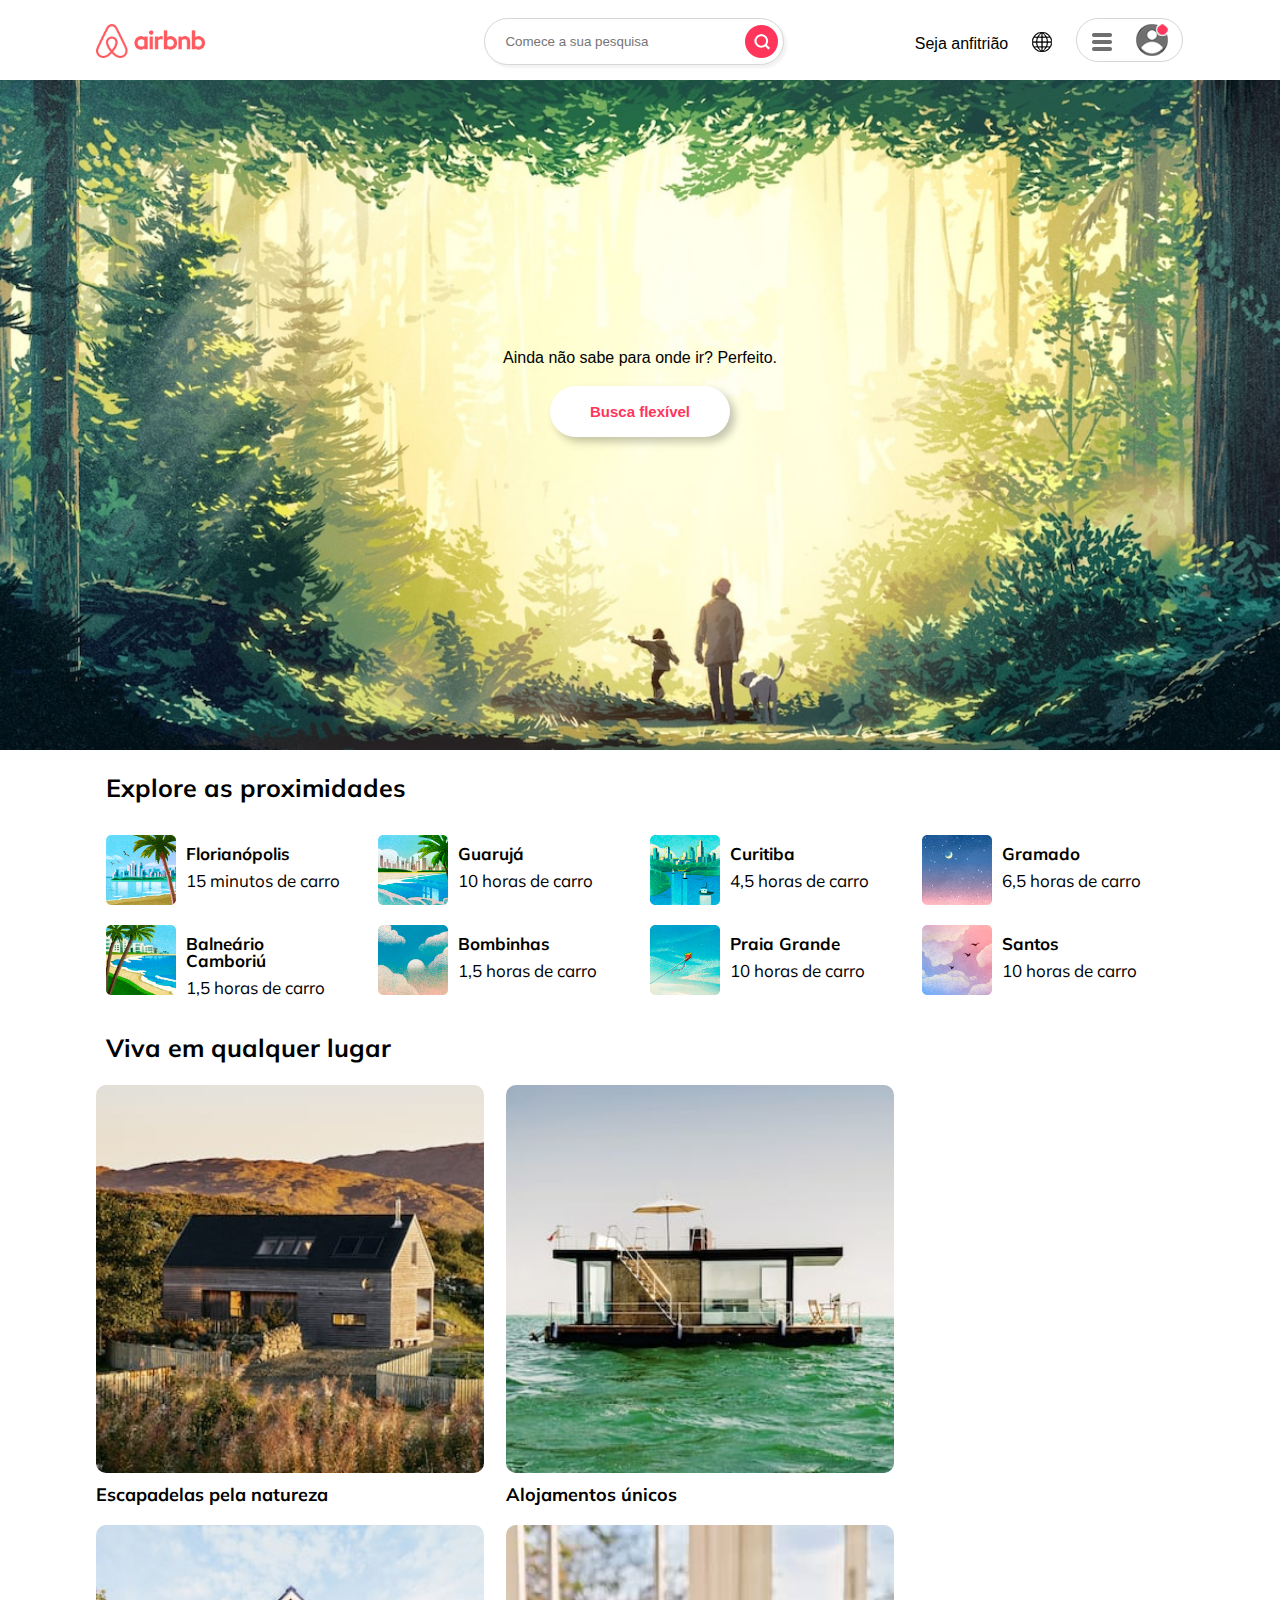
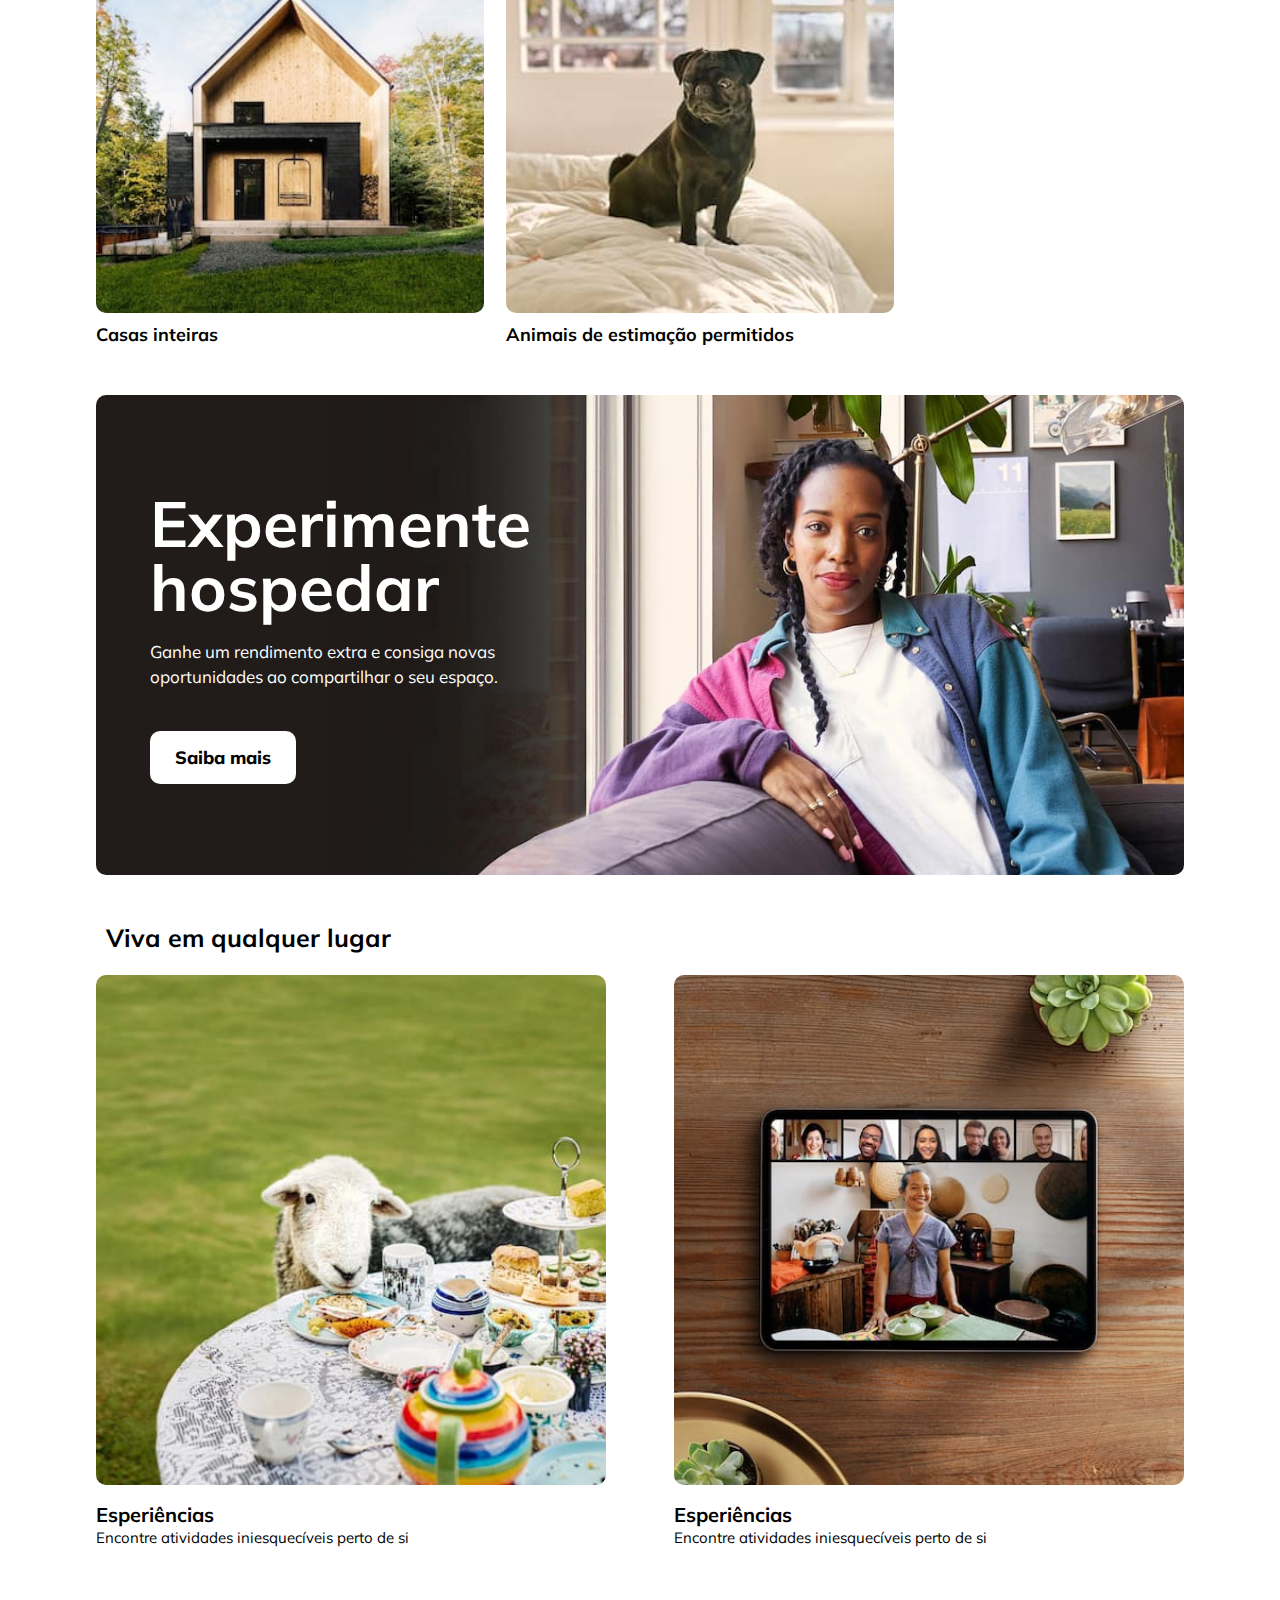
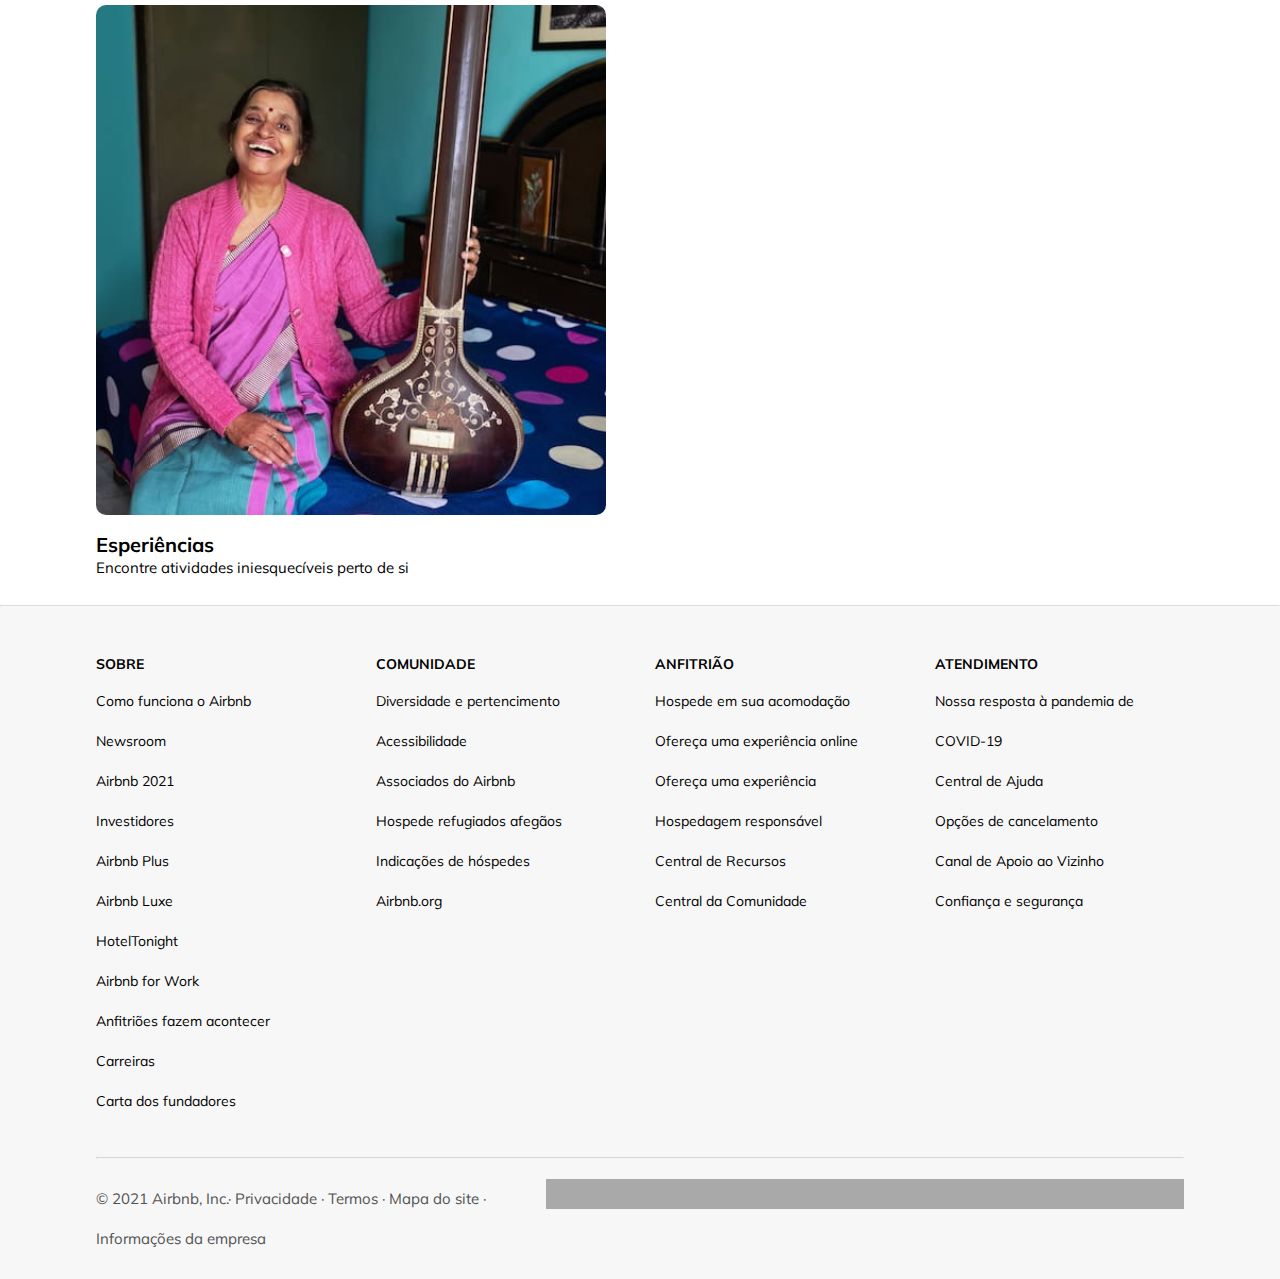
==== index.html @ 4aa44c66 "007-COMMIT" ====
<!DOCTYPE html>
<html lang="pt-br">
<head>
    <meta charset="UTF-8">
    <meta http-equiv="X-UA-Compatible" content="IE=edge">
    <meta name="viewport" content="width=
    , initial-scale=1.0">
    <title>Airbnb: alojamento de férias, cabanas, casas de praia</title>
    <link rel="shortcut icon" href="images/airbnb-favicon.png" type="image/x-icon">
    <link rel="stylesheet" href="reset.css">
    <link rel="stylesheet" href="menu.css">
    <link rel="stylesheet" href="section-1.css">
    <link rel="stylesheet" href="section-2.css">
    <link rel="stylesheet" href="section-3.css">
    <link rel="stylesheet" href="section-4.css">
    <link rel="stylesheet" href="section-5.css">
    <link rel="stylesheet" href="footer.css">
    
    
</head>
<body>
    <!-- ************** Menu do Site ************** -->
    <nav>
        <div id="area-menu">
            <div id="search-botao">
                <a href="#"><img src="images/airbnb-logo.png" alt="airbnb-logo" id="logo-menu"></a>
                <input type="search" id="search-menu" placeholder="Comece a sua pesquisa">
                <div id="area-client-menu">
                    <a href="#"><span id="anfitriao-link">Seja anfitrião</span></a>
                    <a href="#"><img src="images/internet-icon.png" id="internet-icon"></a>
                    <div id="client-account">
                        <a href="#"><img src="images/settings-account.png" id="img-settings-account"></a>
                        <a href="#"><img src="images/client-account.png" id="img-client-account"></a>
                    </div>
                </div>
            </div>
        </div>
    </nav>


    <!-- ************** Essa é a priemira Section ************** -->
    <section>
        <div id="background-vitrine">
            <div id="area-button">
                <span id="text-area-button">Ainda não sabe para onde ir? Perfeito.</span>
                <a href="#" id="button-vitrine">
                    <span id="text-button">Busca flexível</span>
                </a>
            </div>
        </div>
    </section>

    <!-- ************** Essa é a segunda Section ************** -->

    <section id="section-02">
        <h2>Explore as proximidades</h2>
            <div id="container-01">
                <div class="box-area box-1">
                    <a href="#"></a>
                    <img src="images/place-1.png">
                    <div class="cidades"> 
                        <h3>Florianópolis</h3>
                        <p>15 minutos de carro</p>
                    </div>                  
                </div>
                <div class="box-area box-2">
                    <img src="images/place-2.png">
                    <div class="cidades"> 
                        <h3>Guarujá</h3>
                        <p>10 horas de carro</p>
                    </div>  
                </div>
                <div class="box-area box-3">
                    <img src="images/place-3.png">
                    <div class="cidades"> 
                        <h3>Curitiba</h3>
                        <p>4,5 horas de carro</p>
                    </div>  
                </div>
                <div class="box-area box-4">
                    <img src="images/place-4.png">
                    <div class="cidades"> 
                        <h3>Gramado</h3>
                        <p>6,5 horas de carro</p>
                    </div>  
                </div>
            </div>
            <div id="container-02">
                <div class="box-area box-5">
                    <img src="images/place-5.png">
                    <div class="cidades"> 
                        <h3>Balneário Camboriú</h3>
                        <p>1,5 horas de carro</p>
                    </div>  
                </div>
                <div class="box-area box-6">
                    <img src="images/place-6.png">
                    <div class="cidades"> 
                        <h3>Bombinhas</h3>
                        <p>1,5 horas de carro</p>
                    </div>  
                </div>
                <div class="box-area box-7">
                    <img src="images/place-7.png">
                    <div class="cidades"> 
                        <h3>Praia Grande</h3>
                        <p>10 horas de carro</p>
                    </div>  
                </div>
                <div class="box-area box-8">
                    <img src="images/place-8.png">
                    <div class="cidades"> 
                        <h3>Santos</h3>
                        <p>10 horas de carro</p>
                    </div>  
                </div>
            </div>

    </section>

    <!-- ************** Essa é a terceira Section ************** -->

    <section id="section-03">
        <h2>Viva em qualquer lugar</h2>
        <div id="container-section-2">
            <div class="box-area-2  box-1-section-2">
                <img src="images/place-travel-1.jpg">
                <p>Escapadelas pela natureza</p>
            </div>
            <div class="box-area-2  box-2-section-2">
                <img src="images/place-travel-2.jpg">
                <p>Alojamentos únicos</p>
            </div>
            <div class="box-area-2  box-3-section-2">
                <img src="images/place-travel-3.jpg">
                <p>Casas inteiras</p>
            </div>
            <div class="box-area-2  box-4-section-2">
                <img src="images/place-travel-4.jpg">
                <p>Animais de estimação permitidos</p>
            </div>
        </div>
    </section>

    <!-- ************** Essa é a quarta Section ************** -->

    <section id="section-04">
        <div id="img-section-4">
            <div id="info-section-4">
                <h2>Experimente hospedar</h2>
                <p>Ganhe um rendimento extra e consiga novas oportunidades ao compartilhar o seu espaço.</p>
                <a href="#"><span id="botao-section-4">Saiba mais</span></a>
            </div>
        </div>
    </section>

        <!-- ************** Essa é a quinta Section ************** -->
    <section id="section-05">
        <h2>Viva em qualquer lugar</h2>
        <div id="container-section-5">
            <div>
                <div class="box-area-5" id="box-1-section-5"></div>
                <h3>Esperiências</h3>
                <p>Encontre atividades iniesquecíveis perto de si</p>
             </div>
             <div>
                <div class="box-area-5" id="box-2-section-5"></div>
                <h3>Esperiências</h3>
                <p>Encontre atividades iniesquecíveis perto de si</p>
             </div>
             <div>
                <div class="box-area-5" id="box-3-section-5"></div>
                <h3>Esperiências</h3>
                <p>Encontre atividades iniesquecíveis perto de si</p>
             </div>
        </div>
    </section>

    <hr>
    <footer>
        <div id="footer-area">
            <div id="footer-container">
                <div class="footer-box-area" id="footer-box-1">
                    <h3>SOBRE</h3>
                    <p>Como funciona o Airbnb</p>
                    <p>Newsroom</p>
                    <p>Airbnb 2021</p>
                    <p>Investidores</p>
                    <p>Airbnb Plus</p>
                    <p>Airbnb Luxe</p>
                    <p>HotelTonight</p>
                    <p>Airbnb for Work</p>
                    <p>Anfitriões fazem acontecer</p>
                    <p>Carreiras</p>
                    <p>Carta dos fundadores</p>
                </div>
                <div class="footer-box-area" id="footer-box-2">
                    <h3>COMUNIDADE</h3>
                    <p>Diversidade e pertencimento</p>
                    <p>Acessibilidade</p>
                    <p>Associados do Airbnb</p>
                    <p>Hospede refugiados afegãos</p>
                    <p>Indicações de hóspedes</p>
                    <p>Airbnb.org</p>
                </div>
                <div class="footer-box-area" id="footer-box-3">
                    <h3>ANFITRIÃO</h3>
                    <p>Hospede em sua acomodação</p>
                    <p>Ofereça uma experiência online</p>
                    <p>Ofereça uma experiência</p>
                    <p>Hospedagem responsável</p>
                    <p>Central de Recursos</p>
                    <p>Central da Comunidade</p>
                </div>
                <div class="footer-box-area" id="footer-box-4">
                    <h3>ATENDIMENTO</h3>
                    <p>Nossa resposta à pandemia de COVID-19</p>
                    <p>Central de Ajuda</p>
                    <p>Opções de cancelamento</p>
                    <p>Canal de Apoio ao Vizinho</p>
                    <p>Confiança e segurança</p>
                </div>
            </div>
            <hr>
            <div id="social-area">
                <div><p>© 2021 Airbnb, Inc.· Privacidade · Termos · Mapa do site · Informações da empresa</p></div>
                <div id="social-midia">

                </div>

            </div>

        </div>
        
    </footer>
  
   

</body>
</html>
---- menu.css ----
nav{
    background-color: rgb(255, 255, 255);
    width: 100%;
    height: 80px;
    position: fixed ;
    z-index: 2;
}

#area-menu{
    width: 85%;
    height: 45px;
    margin: auto;
    transform: translateY(18px);
}

#logo-menu{
    float: left;
    height: 34px;
    transform: translateY(6px);
}

#search-botao{
    text-align: center;  
}

#search-menu{
    position: relative;
    left: 75px;
    background-color:rgb(255, 255, 255) ;
    width: 300px;
    height: 47px;
    padding: 20px 50px 20px 20px;
    border: 1px solid ;
    border-radius: 40px;
    border-color: rgb(214, 214, 214);
    outline-color: rgb(214, 214, 214);
    background-image: url(images/search-icon.png);
    background-repeat: no-repeat;
    background-position: right;    
    box-shadow: 3px 3px 3px rgba(0, 0, 0, 0.055);
}

input[type="search"]::-webkit-search-decoration,
input[type="search"]::-webkit-search-cancel-button,
input[type="search"]::-webkit-search-results-button,
input[type="search"]::-webkit-search-results-decoration { display: none; }

#area-client-menu{
    width: 270px;
    height: 45px;
    float: right;
}

#client-account{
    display: inline-block;
    border: solid rgb(214, 214, 214);
    border-width: 1px;
    border-radius: 40px;
    width: 105px;
    height: 42px;
}

#img-client-account{
    padding-top: 5px;
    padding-left: 10px;
}

#img-settings-account{
    padding-bottom: 5px ;
    padding-right: 10px;
}

#internet-icon{
    padding-right: 20px;
    padding-left: 20px;
    position: relative;
    bottom: 10%;    
}

#anfitriao-link{
    font-family: sans-serif;
    font-weight: 500;
    position: relative;
    bottom: 15%;
    color: black;   
}

a{
    text-decoration: none;
}

/* *********** Layout Responsivo *********** */

@media screen and (max-width:1050px) {


    #area-client-menu{
        display: none;
        
    }

    #area-menu{
        width: 80%;
    }
    
    #search-menu{
        background-color:rgb(245, 245, 245) ;
        width: 70%;
        text-align: center;
        border-color: transparent;
        outline-color: transparent;
    }
    
}

@media screen and (max-width:700px) {

    #logo-menu{
        display: none;
    }

    #area-client-menu{
        display: none;
    }

    #area-menu{
        width: 90%;
    }
    
    #search-menu{
        background-color:rgb(245, 245, 245) ;
        width: 100%;
        left: 0;
        text-align: center;
        border-color: transparent;
        outline-color: transparent;
    }
    
}
---- section-1.css ----
#background-vitrine{
    background-image: url(images/vitrine-01.jpg);
    width: 100%;
    height: 750px;
    background-size: cover;
    background-repeat: no-repeat;
    background-position: bottom;  
}

#area-button{
    top: 350px;
    font-family: sans-serif;
    position: relative;
    text-align: center;
    height: 100px;
    width: 300px;
    margin: auto;
}

#text-are-button{
    font-weight: 600;
    color: rgb(78, 78, 78);   
}

#button-vitrine{
    color:rgb(255,53,92);
    background-color: rgb(255, 255, 255);
    box-shadow: 5px 5px 8px rgba(0, 0, 0, 0.233);
    font-size: 15px;
    font-weight: 600;
    padding: 18px 40px 18px 40px;
    border-radius: 50px;
    cursor: pointer;
    margin-top: 20px;
    display: inline-block;
}

#button-vitrine:hover{
    color:rgb(255, 255, 255) ;
    background-color: rgb(255,53,92);
}


/* *********** Layout Responsivo *********** */

@media screen and (max-width:1050px) {
    #background-vitrine{
        background-image: url(images/vitrine-01.jpg);
     
    }

    #area-button{
        top: 400px;
    }


}

@media screen and (max-width:375px) {

    #background-vitrine{
        background-image: url(images/vitrine-02.jpg);
        width: 100%;
        height: 500px;
        background-size: cover;
        background-repeat: no-repeat;
    }

    #area-button{
        top: 230px;
        width: 300px;
        line-height: 23px;
    }
}
---- section-2.css ----
@import url('https://fonts.googleapis.com/css2?family=Mulish:wght@200;300;400;500;600;700;800;900&family=Poppins:wght@400;500;700&display=swap');



#section-02{
    width: 85%;
    height: 260px;
    margin: auto;
    /* background-color: azure; */
}

#section-02 h2{
    margin-left: 10px;
    margin-top: 25px;
    margin-bottom: 25px;
    font-family: 'Mulish', sans-serif;
    font-weight:700;
    font-size: 25px;
}

#container-01{
    display:flex;

}

#container-02{
    display: flex;
}

.box-area{
    display: flex;
    flex-direction:row;
    margin: 10px;
    width: 390px;
    height: 70px;
}

.cidades h3{
    padding-bottom: 10px;
    font-size: 17px;
    font-family: 'Mulish', sans-serif;
    font-weight: 700;
}

.cidades p{
    font-family: 'Mulish', sans-serif;
    font-size: 17px;
    font-weight: 400;
}

.cidades{
    padding: 10px;
}

/* *********** Layout Responsivo *********** */

@media screen  and (max-width:1250px) {
    .box-4{
        display: none;
    }
    
    .box-8{
        display: none;
    }
    
}

@media screen  and (max-width:945px) {
    .box-3{
        display: none;
    }
    
    .box-7{
        display: none;
    }
    
}

@media screen  and (max-width:435px) {
    .box-2{
        display: none;
    }
    .box-6{
        display: none;
    }
    
}
---- section-3.css ----
@import url('https://fonts.googleapis.com/css2?family=Mulish:wght@200;300;400;500;600;700;800;900&family=Poppins:wght@400;500;700&display=swap');

#section-03{
    width: 85%;
    margin: auto;
    
}

#section-03 h2{
    margin-left: 10px;
    margin-bottom: 25px;
    font-family: 'Mulish', sans-serif;
    font-weight:700;
    font-size: 25px;
}

#container-section-2{
    display: flex;
    gap: 30px;
    flex-wrap: wrap;
}

.box-area-2{
    width: 380px;
    height: 380px;
    margin-bottom: 30px;
    border-radius: 10px;
}

.box-1-section-2 img{
    border-radius: 10px;
    width: 388px;
}

.box-2-section-2 img{
    border-radius: 10px;
    width: 388px;
}

.box-3-section-2 img{
    border-radius: 10px;
    width: 388px;
}

.box-4-section-2 img{
    border-radius: 10px;
    width: 388px;
}

#section-03 p{
    margin-top: 10px;
    font-size: 18px;
    font-family: 'Mulish', sans-serif;
    font-weight: 700;
}

/* *********** Layout Responsivo *********** */

@media screen and (max-width: 400px) {


    #container-section-2{
        display: flex;
        gap: 20px;
        flex-wrap: wrap;
        justify-content: center
    }

    .box-area-2{
        height: 300px;
    }

    .box-1-section-2 img{
        border-radius: 10px;
        width: 300px;
    }
    
    .box-2-section-2 img{
        border-radius: 10px;
        width: 300px;
    }
    
    .box-3-section-2 img{
        border-radius: 10px;
        width: 300px;
    }
    
    .box-4-section-2 img{
        border-radius: 10px;
        width: 300px;
    }

    
    
}
---- section-4.css ----
#section-04{
    width: 85%;
    height: 500px;
    margin: auto;
    padding-top:60px ;
}
    
#img-section-4{
    border-radius: 10px;
    width: 100%;
    height: 480px;
    background-image: url(images/background-section-4.jpg);
    background-repeat: no-repeat;
    background-size: cover;
    background-position: center;
}

#info-section-4{
    font-family: 'Mulish', sans-serif;
    position: relative;
    top: 20%;
    left: 5%;
    width: 370px;
    height: 250px;
}

#info-section-4 h2{
    color: white;
    font-size: 4rem;
    font-weight: 700;   
}

#info-section-4 p{
    color: white;
    font-size: 17px;
    padding-top: 20px; 
    padding-bottom: 60px;   
    line-height: 25px;
}

#botao-section-4{
    font-size: 18px;
    font-weight: 800;
    background-color: white;
    padding: 15px 25px 15px 25px;
    border-radius: 10px;
    color: black;
}

#botao-section-4:hover{
  background-color: rgb(255,53,92);
  color: white;

}
---- section-5.css ----
#section-05{
    width: 85%;
    margin: auto;
}

#section-05 h2{
    margin-left: 10px;
    margin-top: 30px;
    margin-bottom: 25px;
    font-family: 'Mulish', sans-serif;
    font-weight:700;
    font-size: 25px;
}

.box-area-5{
    width: 510px;
    height: 510px;
    border-radius: 10px;
    
}

#container-section-5{
    display: flex;
    flex-wrap: wrap;
    justify-content: space-between;
    gap: 30px;
    
}

#box-1-section-5{
    background-image: url(images/ovelha.jpg);
    background-repeat: no-repeat;
    background-size: contain;
}

#box-2-section-5{
    background-image: url(images/ipad.jpg);
    background-repeat: no-repeat;
    background-size: contain;
}

#box-3-section-5{
    background-image: url(images/woman.jpg);
    background-repeat: no-repeat;
    background-size: contain;
}

#section-05 p{
    margin-top: 5px;
    font-size: 15px;
    font-family: 'Mulish', sans-serif;
    font-weight: 400;
    padding-bottom: 30px;
}

#section-05 h3{
    margin-top: 20px;
    font-family: 'Mulish', sans-serif;
    font-weight:700;
    font-size: 20px;
}
---- footer.css ----
hr{
    margin: 0;
    border-color: rgba(243, 243, 243, 0.377);
}
footer{
    font-family: 'Mulish', sans-serif;
    width: 100%;
    background-color: #f7f7f7;
}

footer h3{
   font-size: 14px;
   font-weight: 700;
   padding-bottom: 10px;
}

footer p{
    font-size: 14px;
    line-height: 40px;
 }

 
#footer-area{
    width: 85%;
    margin: auto;
}

#footer-container{
    display: flex;
    gap: 30px;
    justify-content: space-between;
}

.footer-box-area{
    margin-top: 50px;
    width: 250px;
    height: 500px;
}

#social-area{
    padding-top: 20px;
    padding-bottom: 20px;
    display: flex;
    justify-content: space-between;
}

#social-area p{
    font-size: 15px;
    color: rgb(82, 82, 82);
} 

#social-midia{
    width: 800px;
    height: 30px;
    background-color: darkgrey;
}
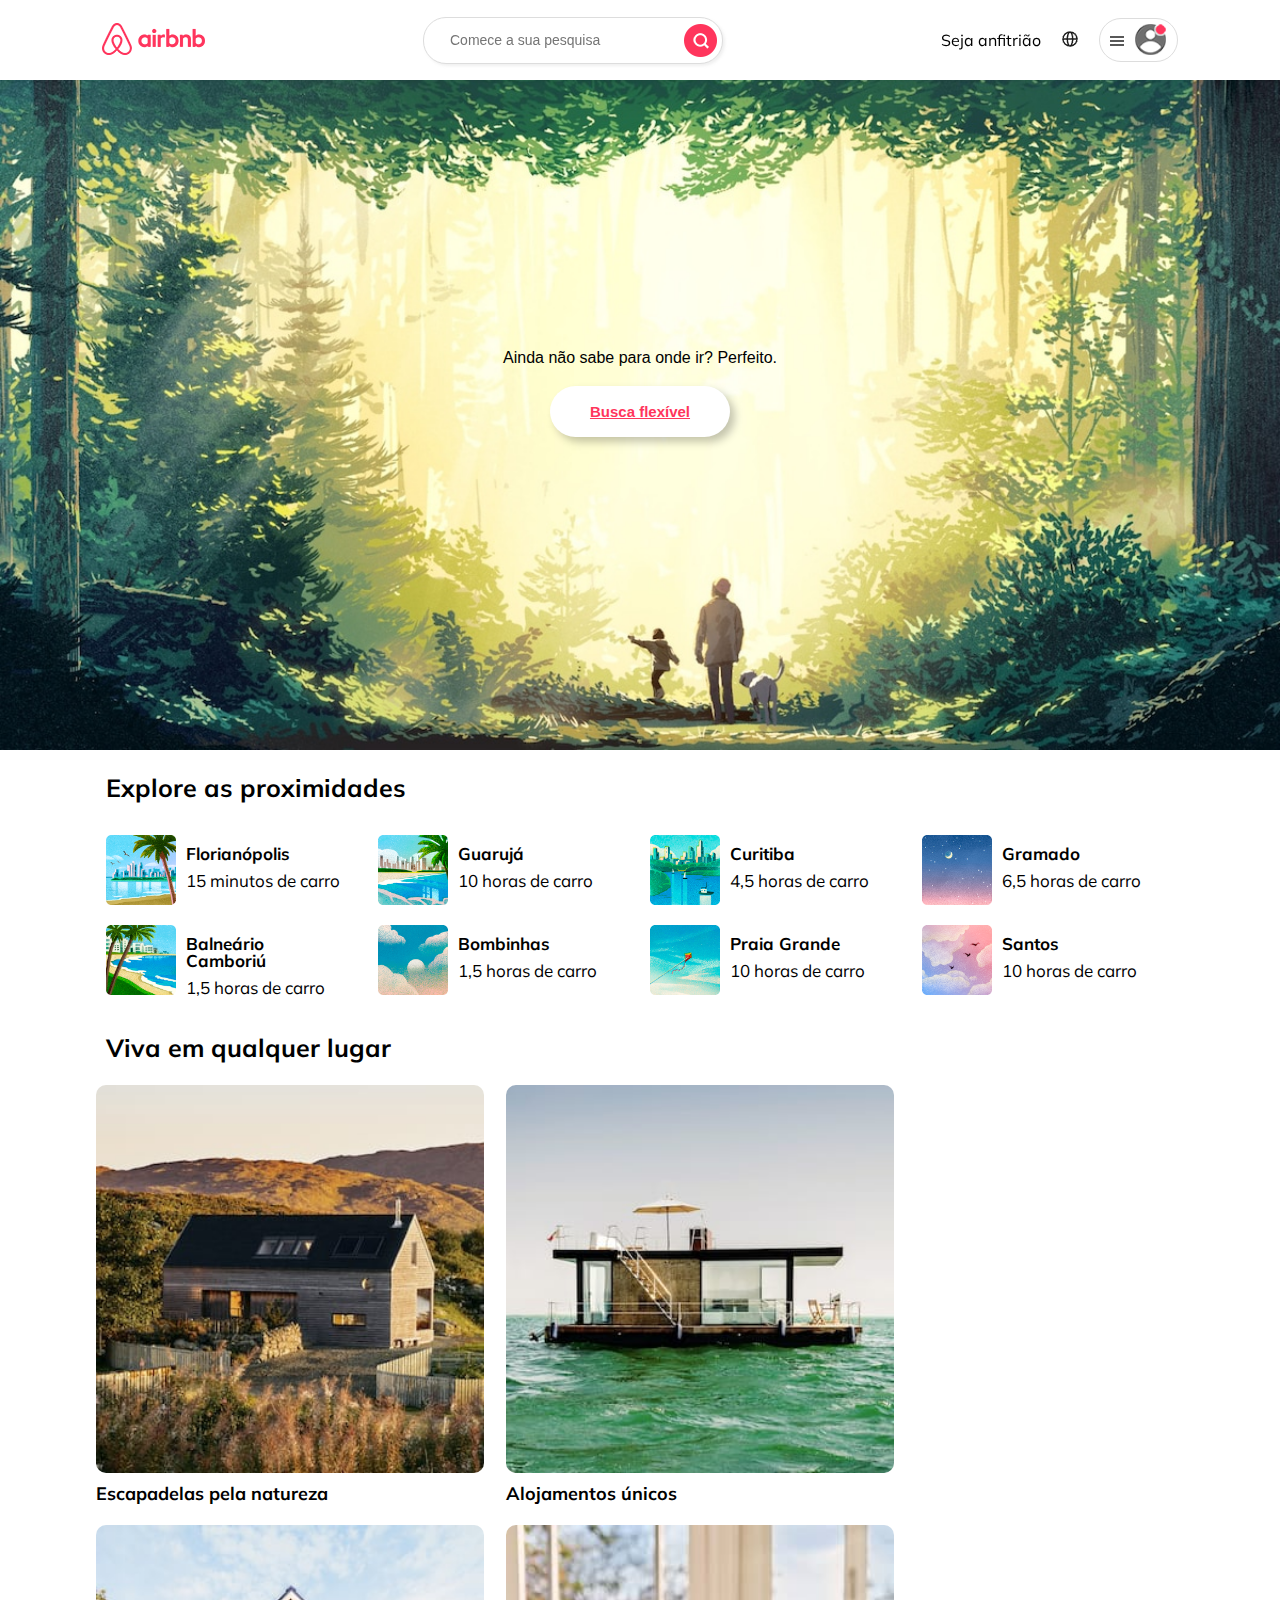
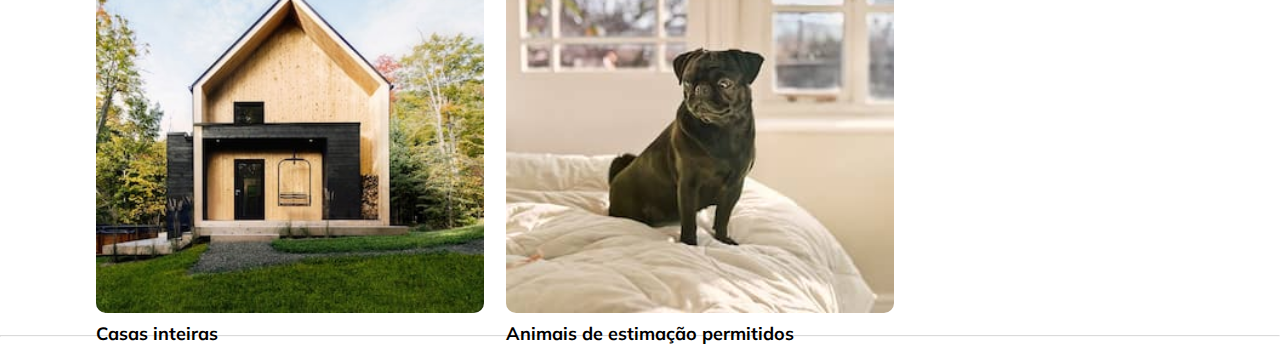
==== commit 1dbd022e: "008-COMMIT" ====
--- a/index.html
+++ b/index.html
@@ -15,29 +15,48 @@
     <link rel="stylesheet" href="section-4.css">
     <link rel="stylesheet" href="section-5.css">
     <link rel="stylesheet" href="footer.css">
-    
-    
 </head>
+
 <body>
-    <!-- ************** Menu do Site ************** -->
-    <nav>
-        <div id="area-menu">
-            <div id="search-botao">
-                <a href="#"><img src="images/airbnb-logo.png" alt="airbnb-logo" id="logo-menu"></a>
-                <input type="search" id="search-menu" placeholder="Comece a sua pesquisa">
-                <div id="area-client-menu">
-                    <a href="#"><span id="anfitriao-link">Seja anfitrião</span></a>
-                    <a href="#"><img src="images/internet-icon.png" id="internet-icon"></a>
-                    <div id="client-account">
-                        <a href="#"><img src="images/settings-account.png" id="img-settings-account"></a>
-                        <a href="#"><img src="images/client-account.png" id="img-client-account"></a>
-                    </div>
-                </div>
-            </div>
-        </div>
-    </nav>
-
-
+    <!-- ************** Menu superior ************** -->
+    <header>
+        <div id="menu-topo-area">
+            <a href="#"><img src="images/airbnb-logo.png" alt="airbnb-logo" id="logo-menu"></a>
+            <input type="search" id="search-menu" placeholder="Comece a sua pesquisa">
+            <nav>
+                <a href="#">Seja anfitrião</a>
+                <a href="#"><img src="images/internet-icon.png" id="internet-icon"></a>
+                <div id="client-box">
+                    <a href="#"><img src="images/settings-account.png" id="img-settings-account"></a>
+                    <a href="#"><img src="images/client-account.png" id="img-client-account"></a>
+                </div>
+            </nav>
+        </div> 
+    </header>
+    <!-- ************** Menu inferior ************** -->
+
+    <div id="menu-bottom-area">
+        <a href="#">
+            <div>
+                <img src="images/lupa.png">
+                <p>Explorar</p>
+            </div>
+        </a>     
+        <a href="#">
+        <div>
+            <img src="images/coracao.png">
+            <p>Favoritos</p>
+        </div>
+        </a>
+        <a href="#">
+            <div>
+                <img src="images/login.png">
+                <p>Entrar</p>
+            </div>
+        </a>
+    </div>
+
+    <main>
     <!-- ************** Essa é a priemira Section ************** -->
     <section>
         <div id="background-vitrine">
@@ -144,7 +163,7 @@
 
     <!-- ************** Essa é a quarta Section ************** -->
 
-    <section id="section-04">
+    <!-- <section id="section-04">
         <div id="img-section-4">
             <div id="info-section-4">
                 <h2>Experimente hospedar</h2>
@@ -152,10 +171,10 @@
                 <a href="#"><span id="botao-section-4">Saiba mais</span></a>
             </div>
         </div>
-    </section>
+    </section> -->
 
         <!-- ************** Essa é a quinta Section ************** -->
-    <section id="section-05">
+    <!-- <section id="section-05">
         <h2>Viva em qualquer lugar</h2>
         <div id="container-section-5">
             <div>
@@ -174,11 +193,16 @@
                 <p>Encontre atividades iniesquecíveis perto de si</p>
              </div>
         </div>
-    </section>
+    </section> -->
+
+    </main>
+
+
+
 
     <hr>
     <footer>
-        <div id="footer-area">
+        <!-- <div id="footer-area">
             <div id="footer-container">
                 <div class="footer-box-area" id="footer-box-1">
                     <h3>SOBRE</h3>
@@ -230,7 +254,7 @@
 
             </div>
 
-        </div>
+        </div> -->
         
     </footer>
   
--- a/menu.css
+++ b/menu.css
@@ -1,139 +1,143 @@
-nav{
-    background-color: rgb(255, 255, 255);
+/*************** Área do Header ***************/
+
+header{
     width: 100%;
+    background-color: white;
     height: 80px;
-    position: fixed ;
+    position: fixed;
     z-index: 2;
+    box-shadow: 2px 2px 2px rgba(0, 0, 0, 0.034);
 }
 
-#area-menu{
-    width: 85%;
-    height: 45px;
+#menu-topo-area{
+    display: flex;
+    justify-content: space-between;
+    align-items: center;
+    width: 84%;
+    height: 80px;
     margin: auto;
-    transform: translateY(18px);
 }
 
-#logo-menu{
-    float: left;
-    height: 34px;
-    transform: translateY(6px);
+#menu-bottom-area{
+    display: none;
 }
 
-#search-botao{
-    text-align: center;  
+/************** Botão Search ***************/
+
+#search-menu{
+    font-size: 14px;
+    width: 300px;
+    height: 47px;
+    border-radius: 23px;
+    border: 1px solid #dddddd;
+    outline: #b6b6b6;
+    box-shadow: 2px 2px 3px #b6b6b633;
+    background-image: url(images/search-icon.png);
+    background-repeat: no-repeat;
+    background-position: right;
+    padding-left: 26px;
+    padding-right: 50px;
 }
 
-#search-menu{
-    position: relative;
-    left: 75px;
-    background-color:rgb(255, 255, 255) ;
-    width: 300px;
-    height: 47px;
-    padding: 20px 50px 20px 20px;
-    border: 1px solid ;
-    border-radius: 40px;
-    border-color: rgb(214, 214, 214);
-    outline-color: rgb(214, 214, 214);
-    background-image: url(images/search-icon.png);
-    background-repeat: no-repeat;
-    background-position: right;    
-    box-shadow: 3px 3px 3px rgba(0, 0, 0, 0.055);
+#search-menu:hover{
+    box-shadow: 2px 2px 3px #b6b6b67a;
 }
+
+/* Linha de código para remover o "x" do botão Search */
 
 input[type="search"]::-webkit-search-decoration,
 input[type="search"]::-webkit-search-cancel-button,
 input[type="search"]::-webkit-search-results-button,
 input[type="search"]::-webkit-search-results-decoration { display: none; }
 
-#area-client-menu{
-    width: 270px;
-    height: 45px;
-    float: right;
+
+/*************** Área do Cliente ***************/
+
+nav{
+    text-decoration: none;
+    display: flex;
+    height: 30px;
+    align-items: center;
+    gap: 21px;
 }
 
-#client-account{
-    display: inline-block;
-    border: solid rgb(214, 214, 214);
-    border-width: 1px;
-    border-radius: 40px;
-    width: 105px;
-    height: 42px;
+nav a{
+    text-decoration: none;
+    color: black;
 }
 
-#img-client-account{
-    padding-top: 5px;
-    padding-left: 10px;
+nav a:hover{
+    color: #fc3860;
 }
 
-#img-settings-account{
-    padding-bottom: 5px ;
-    padding-right: 10px;
+#client-box{
+    width: 77px;
+    height: 42px;
+    border: solid 1px #dddddd;
+    border-radius: 27px;
+    display: flex;
+    justify-content: space-evenly;
+    align-items: center;
 }
 
-#internet-icon{
-    padding-right: 20px;
-    padding-left: 20px;
-    position: relative;
-    bottom: 10%;    
+#client-box:hover{
+    box-shadow: 2px 2px 3px #b6b6b67a;
 }
 
-#anfitriao-link{
-    font-family: sans-serif;
-    font-weight: 500;
-    position: relative;
-    bottom: 15%;
-    color: black;   
-}
+/*************** Área responsiva ***************/
 
-a{
-    text-decoration: none;
-}
-
-/* *********** Layout Responsivo *********** */
-
-@media screen and (max-width:1050px) {
-
-
-    #area-client-menu{
-        display: none;
-        
+@media screen and (max-width:830px) {
+    #search-menu{
+        font-size: 14px;
+        width: 100%;
+        height: 47px;
+        border-radius: 23px;
+        border: none;
+        background-color: #f3f3f3cc;
+        box-shadow: none;
+        background-image: url(images/search-icon.png);
+        background-repeat: no-repeat;
+        background-position: right;
+        padding-left: 26px;
+        padding-right: 50px;
     }
 
-    #area-menu{
-        width: 80%;
+    #search-menu:hover{
+        box-shadow: none;
     }
-    
-    #search-menu{
-        background-color:rgb(245, 245, 245) ;
-        width: 70%;
-        text-align: center;
-        border-color: transparent;
-        outline-color: transparent;
+
+    nav{
+        display: none;
     }
-    
-}
-
-@media screen and (max-width:700px) {
 
     #logo-menu{
         display: none;
     }
 
-    #area-client-menu{
-        display: none;
+    #menu-bottom-area{
+        display: flex;
+        align-items: center;
+        justify-content: center;
+        text-align: center;
+        gap: 88px;
+        background-color: white;
+        width: 100%;
+        height: 65px;
+        position: absolute;
+        bottom: 0;
+        position: fixed;
+        border-top: solid 1px rgb(238, 238, 238);
     }
 
-    #area-menu{
-        width: 90%;
+    #menu-bottom-area p{
+        padding-left: 2px;
+        padding-top: 5px;
+        font-size: 10px;
+        font-weight: 700;
     }
-    
-    #search-menu{
-        background-color:rgb(245, 245, 245) ;
-        width: 100%;
-        left: 0;
-        text-align: center;
-        border-color: transparent;
-        outline-color: transparent;
-    }
-    
-}+
+    #menu-bottom-area a{
+        color: black;
+        text-decoration: none;
+    }  
+}
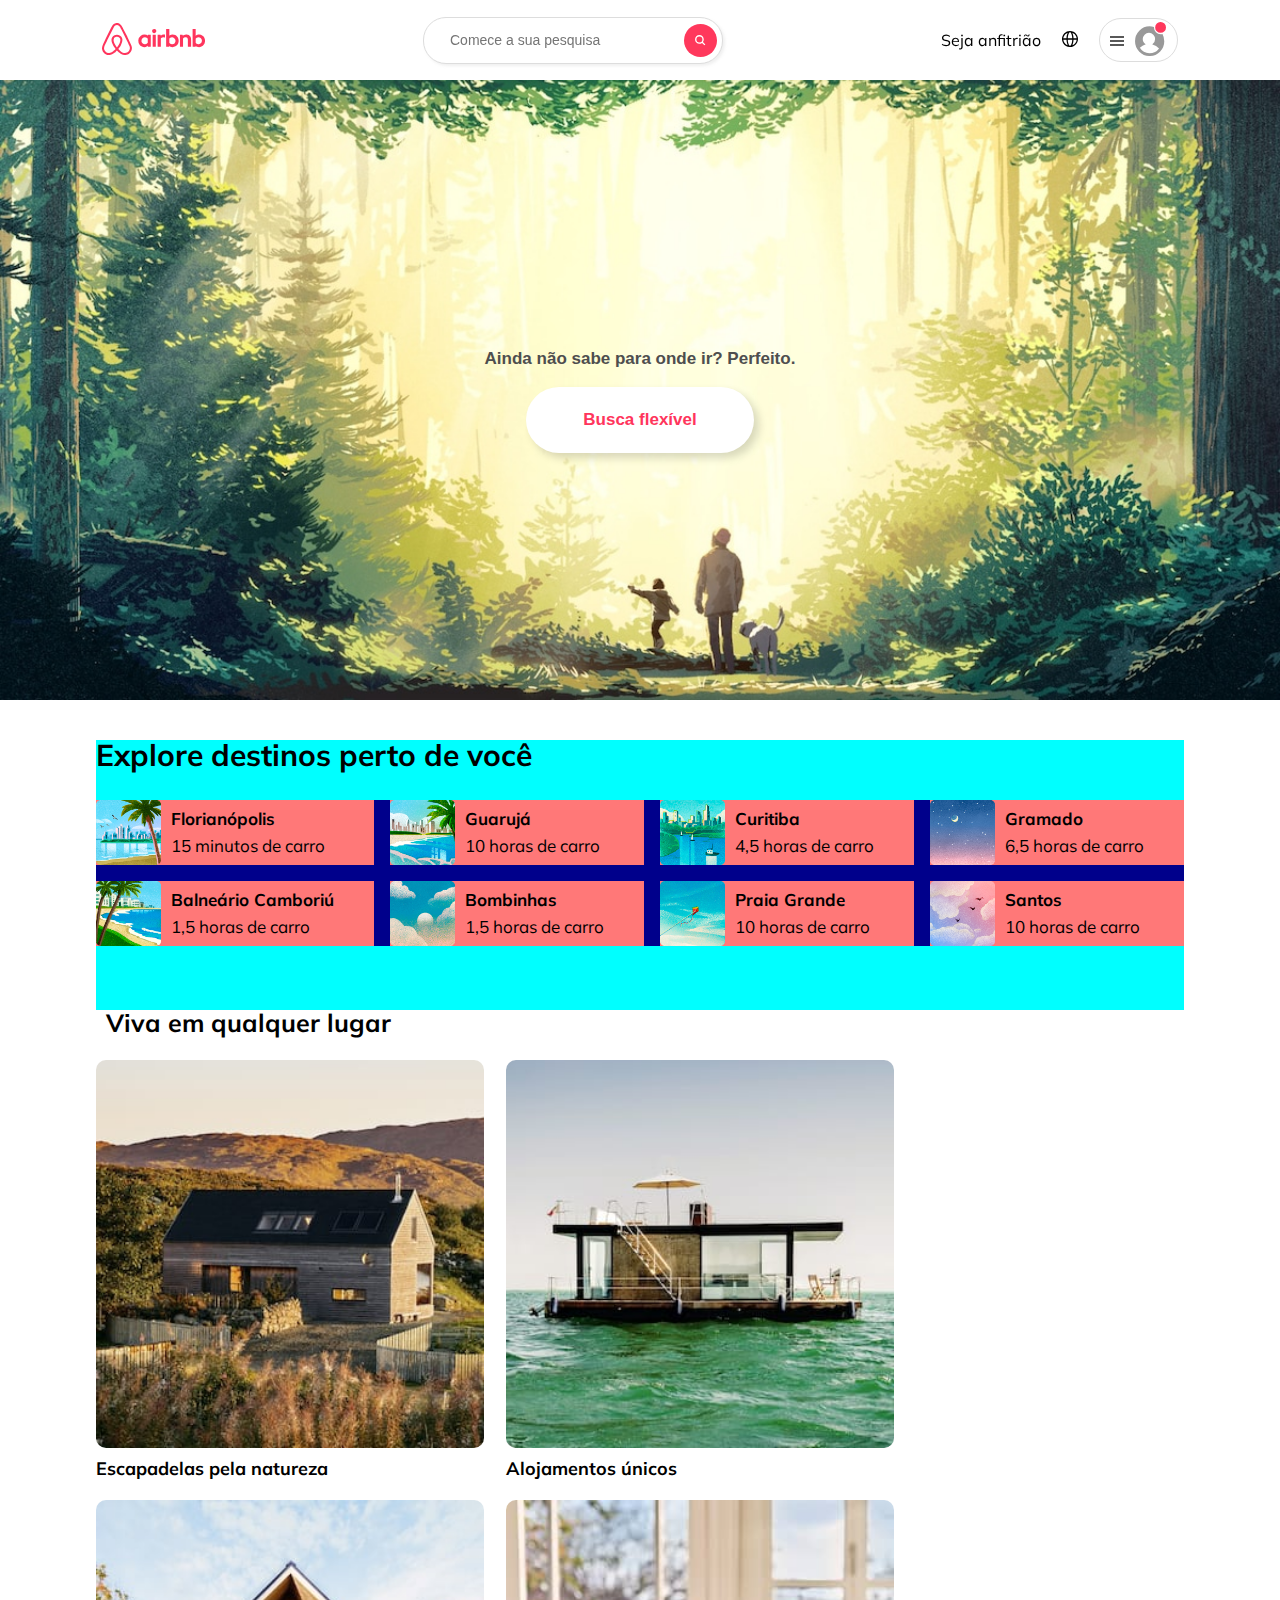
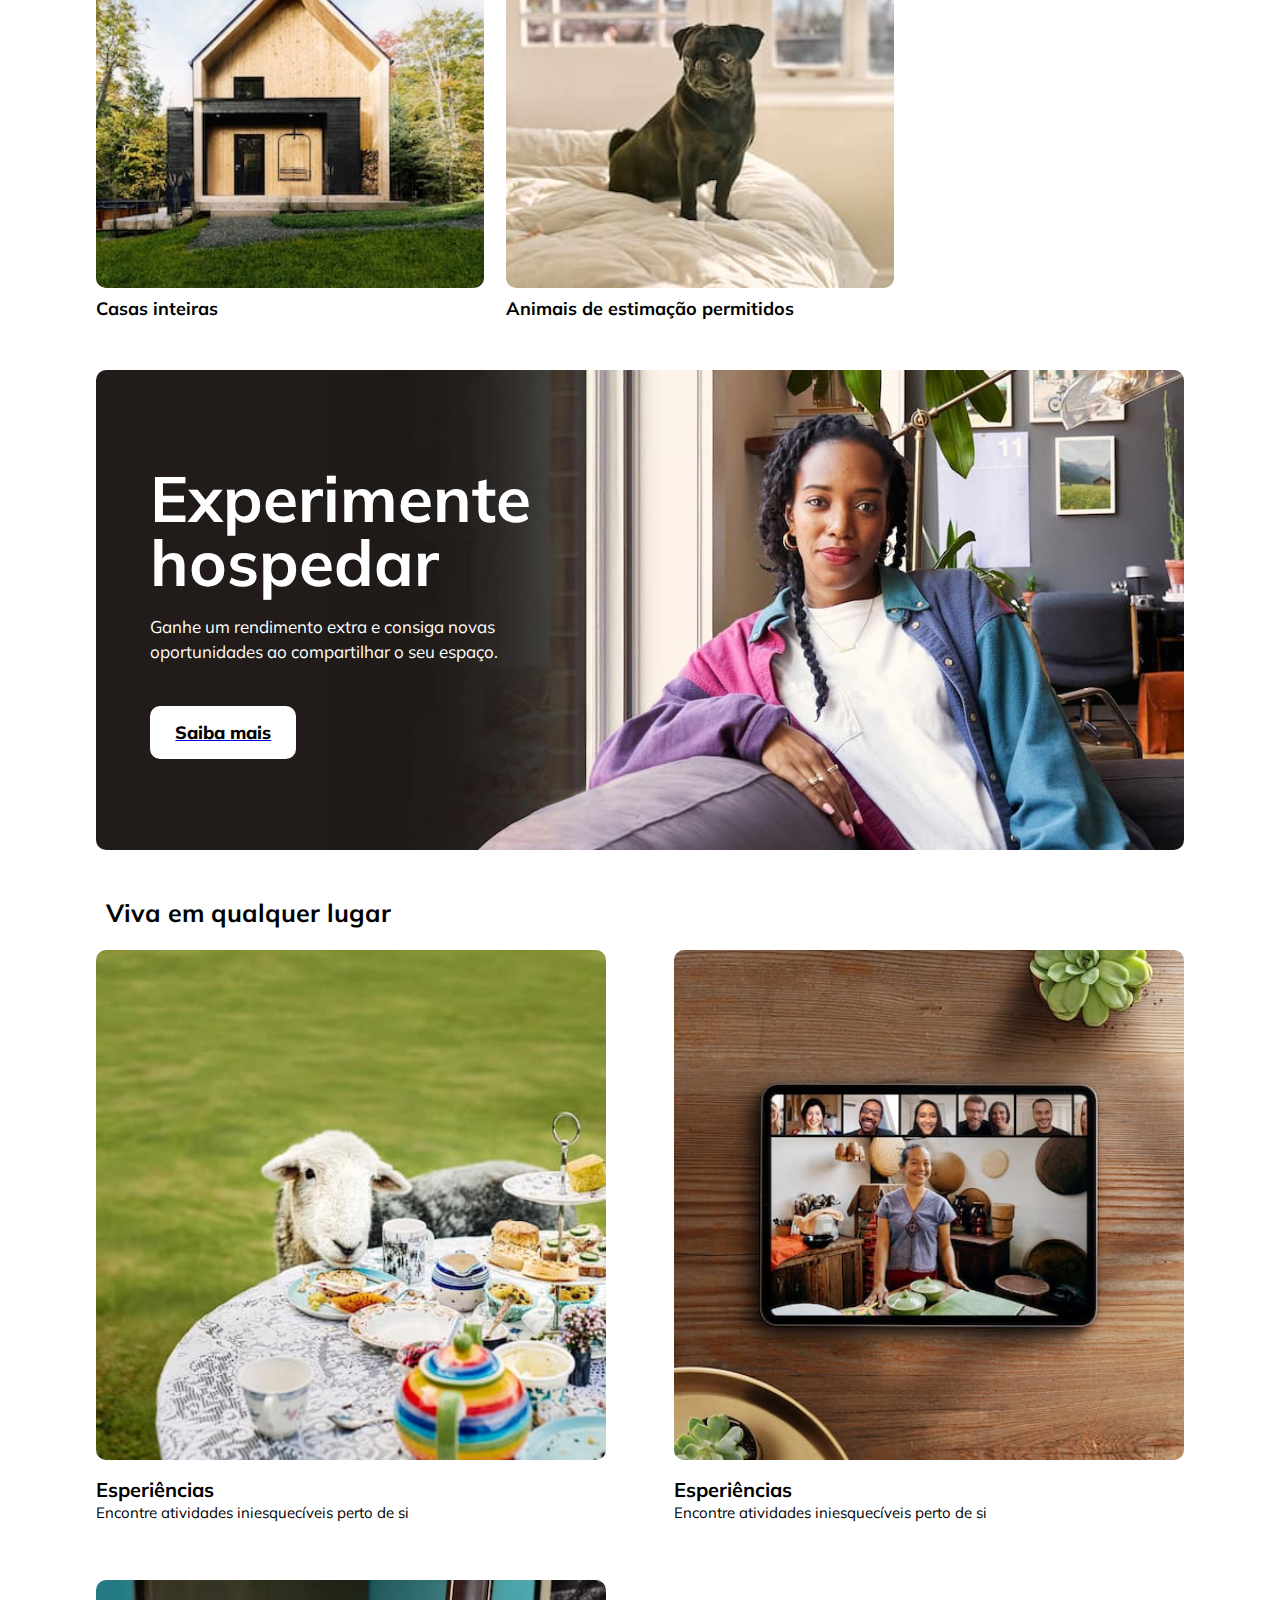
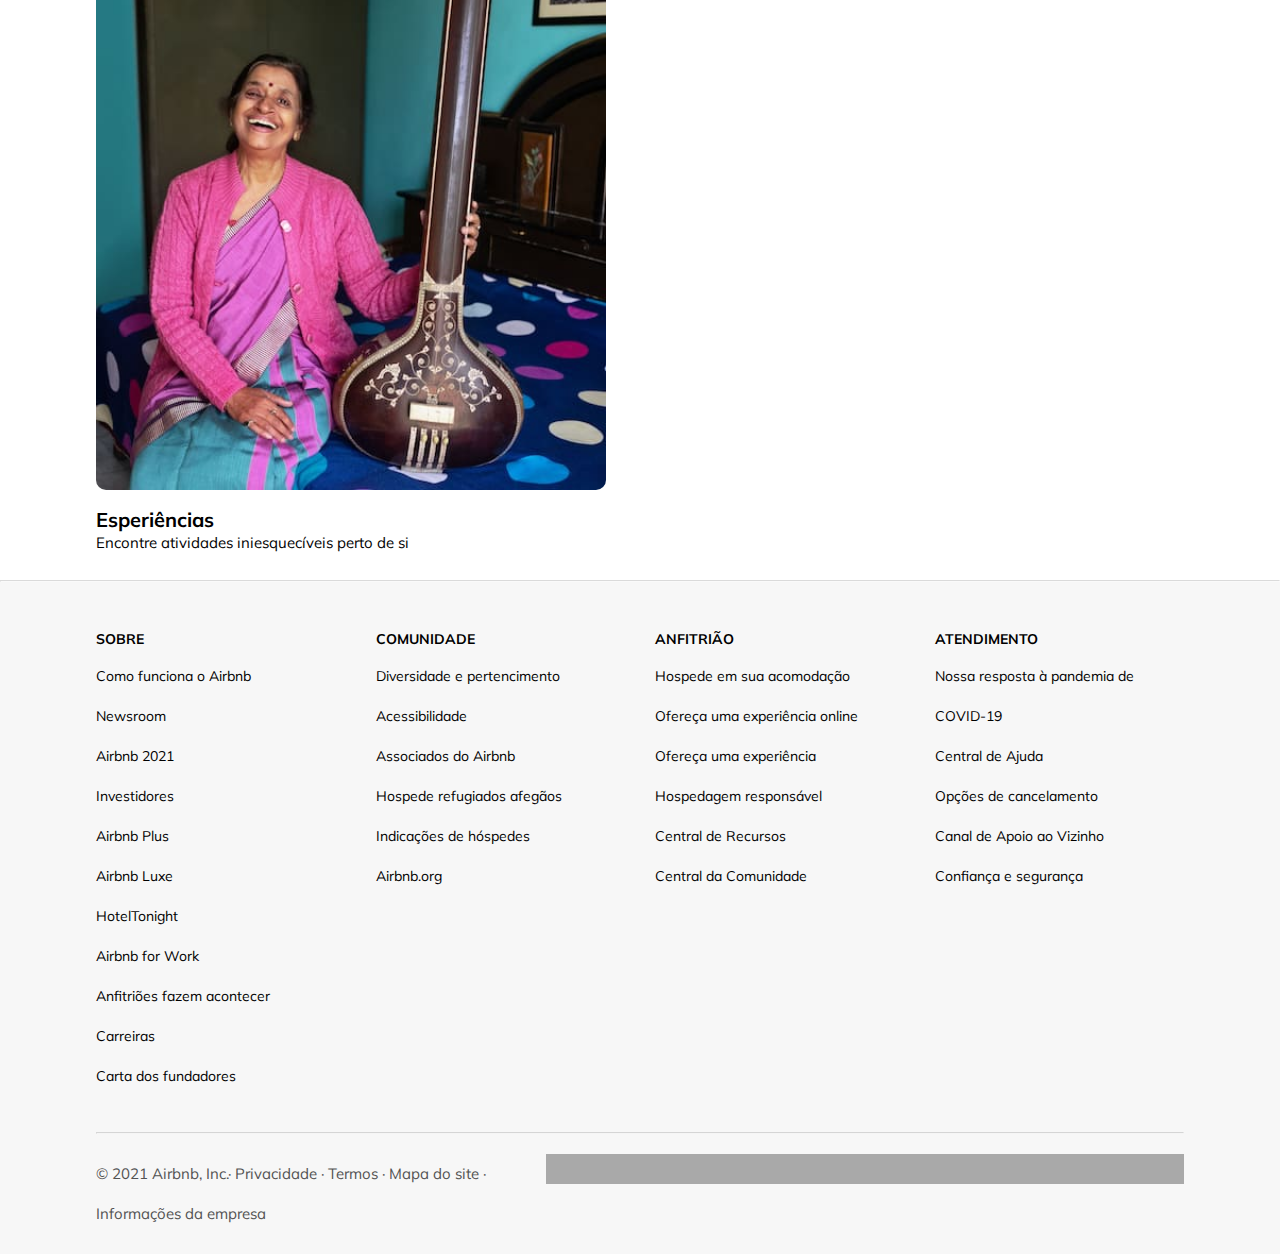
==== commit 55888c0e: "008-COMMIT" ====
--- a/index.html
+++ b/index.html
@@ -1,5 +1,6 @@
 <!DOCTYPE html>
 <html lang="pt-br">
+
 <head>
     <meta charset="UTF-8">
     <meta http-equiv="X-UA-Compatible" content="IE=edge">
@@ -21,179 +22,188 @@
     <!-- ************** Menu superior ************** -->
     <header>
         <div id="menu-topo-area">
-            <a href="#"><img src="images/airbnb-logo.png" alt="airbnb-logo" id="logo-menu"></a>
+            <a href="#"><img src="images/logo-airbnb.svg" alt="airbnb-logo" id="logo-menu"></a>
             <input type="search" id="search-menu" placeholder="Comece a sua pesquisa">
             <nav>
                 <a href="#">Seja anfitrião</a>
-                <a href="#"><img src="images/internet-icon.png" id="internet-icon"></a>
+                <a href="#"><img src="images/internet-icon.svg" id="internet-icon"></a>
                 <div id="client-box">
                     <a href="#"><img src="images/settings-account.png" id="img-settings-account"></a>
-                    <a href="#"><img src="images/client-account.png" id="img-client-account"></a>
+                    <a href="#"><img src="images/client-account.svg" id="img-client-account"></a>
                 </div>
             </nav>
-        </div> 
+        </div>
     </header>
+
     <!-- ************** Menu inferior ************** -->
 
     <div id="menu-bottom-area">
         <a href="#">
             <div>
-                <img src="images/lupa.png">
+                <img src="images/lupa.svg">
                 <p>Explorar</p>
             </div>
-        </a>     
-        <a href="#">
-        <div>
-            <img src="images/coracao.png">
-            <p>Favoritos</p>
-        </div>
         </a>
+    
         <a href="#">
             <div>
-                <img src="images/login.png">
+                <img src="images/coracao.svg">
+                <p>Favoritos</p>
+            </div>
+        </a>
+    
+        <a href="#">
+            <div>
+                <img src="images/login.svg">
                 <p>Entrar</p>
             </div>
         </a>
     </div>
 
     <main>
-    <!-- ************** Essa é a priemira Section ************** -->
-    <section>
-        <div id="background-vitrine">
-            <div id="area-button">
-                <span id="text-area-button">Ainda não sabe para onde ir? Perfeito.</span>
-                <a href="#" id="button-vitrine">
-                    <span id="text-button">Busca flexível</span>
-                </a>
-            </div>
-        </div>
-    </section>
-
-    <!-- ************** Essa é a segunda Section ************** -->
-
-    <section id="section-02">
-        <h2>Explore as proximidades</h2>
-            <div id="container-01">
+
+        <!-- ************** Essa é a priemira Section ************** -->
+
+        <section>
+            <div id="imagem-vitrine">
+                <div id="area-button">
+                    <span id="text-area-button">Ainda não sabe para onde ir? Perfeito.</span>
+                    <a href="#" id="button-vitrine">
+                        <span id="text-button">Busca flexível</span>
+                    </a>
+                </div>
+            </div>
+        </section>
+
+        <!-- ************** Essa é a segunda Section ************** -->
+
+        <section id="section-02">
+            <h2>Explore destinos perto de você</h2>         
+            <div id="container">
                 <div class="box-area box-1">
                     <a href="#"></a>
-                    <img src="images/place-1.png">
-                    <div class="cidades"> 
+                    <img src="images/place-1.png" class="places-images">
+                    <div class="cidades">
                         <h3>Florianópolis</h3>
                         <p>15 minutos de carro</p>
-                    </div>                  
-                </div>
+                    </div>
+                </div>
+
                 <div class="box-area box-2">
-                    <img src="images/place-2.png">
-                    <div class="cidades"> 
+                    <img src="images/place-2.png" class="places-images">
+                    <div class="cidades">
                         <h3>Guarujá</h3>
                         <p>10 horas de carro</p>
-                    </div>  
-                </div>
+                    </div>
+                </div>
+
                 <div class="box-area box-3">
-                    <img src="images/place-3.png">
-                    <div class="cidades"> 
+                    <img src="images/place-3.png" class="places-images">
+                    <div class="cidades">
                         <h3>Curitiba</h3>
                         <p>4,5 horas de carro</p>
-                    </div>  
-                </div>
+                    </div>
+                </div>
+
                 <div class="box-area box-4">
-                    <img src="images/place-4.png">
-                    <div class="cidades"> 
+                    <img src="images/place-4.png"class="places-images">
+                    <div class="cidades">
                         <h3>Gramado</h3>
                         <p>6,5 horas de carro</p>
-                    </div>  
-                </div>
-            </div>
-            <div id="container-02">
+                    </div>
+                </div>
+
                 <div class="box-area box-5">
-                    <img src="images/place-5.png">
-                    <div class="cidades"> 
+                    <img src="images/place-5.png" class="places-images">
+                    <div class="cidades">
                         <h3>Balneário Camboriú</h3>
                         <p>1,5 horas de carro</p>
-                    </div>  
-                </div>
+                    </div>
+                </div>
+
                 <div class="box-area box-6">
-                    <img src="images/place-6.png">
-                    <div class="cidades"> 
+                    <img src="images/place-6.png" class="places-images">
+                    <div class="cidades">
                         <h3>Bombinhas</h3>
                         <p>1,5 horas de carro</p>
-                    </div>  
-                </div>
+                    </div>
+                </div>
+
                 <div class="box-area box-7">
-                    <img src="images/place-7.png">
-                    <div class="cidades"> 
+                    <img src="images/place-7.png" class="places-images">
+                    <div class="cidades">
                         <h3>Praia Grande</h3>
                         <p>10 horas de carro</p>
-                    </div>  
-                </div>
+                    </div>
+                </div>
+
                 <div class="box-area box-8">
-                    <img src="images/place-8.png">
-                    <div class="cidades"> 
+                    <img src="images/place-8.png" class="places-images">
+                    <div class="cidades">
                         <h3>Santos</h3>
                         <p>10 horas de carro</p>
-                    </div>  
-                </div>
-            </div>
-
-    </section>
-
-    <!-- ************** Essa é a terceira Section ************** -->
-
-    <section id="section-03">
-        <h2>Viva em qualquer lugar</h2>
-        <div id="container-section-2">
-            <div class="box-area-2  box-1-section-2">
-                <img src="images/place-travel-1.jpg">
-                <p>Escapadelas pela natureza</p>
-            </div>
-            <div class="box-area-2  box-2-section-2">
-                <img src="images/place-travel-2.jpg">
-                <p>Alojamentos únicos</p>
-            </div>
-            <div class="box-area-2  box-3-section-2">
-                <img src="images/place-travel-3.jpg">
-                <p>Casas inteiras</p>
-            </div>
-            <div class="box-area-2  box-4-section-2">
-                <img src="images/place-travel-4.jpg">
-                <p>Animais de estimação permitidos</p>
-            </div>
-        </div>
-    </section>
-
-    <!-- ************** Essa é a quarta Section ************** -->
-
-    <!-- <section id="section-04">
-        <div id="img-section-4">
-            <div id="info-section-4">
-                <h2>Experimente hospedar</h2>
-                <p>Ganhe um rendimento extra e consiga novas oportunidades ao compartilhar o seu espaço.</p>
-                <a href="#"><span id="botao-section-4">Saiba mais</span></a>
-            </div>
-        </div>
-    </section> -->
+                    </div>
+                </div>
+            </div>
+        </section>
+
+        <!-- ************** Essa é a terceira Section ************** -->
+
+        <section id="section-03">
+            <h2>Viva em qualquer lugar</h2>
+            <div id="container-section-2">
+                <div class="box-area-2  box-1-section-2">
+                    <img src="images/place-travel-1.jpg">
+                    <p>Escapadelas pela natureza</p>
+                </div>
+                <div class="box-area-2  box-2-section-2">
+                    <img src="images/place-travel-2.jpg">
+                    <p>Alojamentos únicos</p>
+                </div>
+                <div class="box-area-2  box-3-section-2">
+                    <img src="images/place-travel-3.jpg">
+                    <p>Casas inteiras</p>
+                </div>
+                <div class="box-area-2  box-4-section-2">
+                    <img src="images/place-travel-4.jpg">
+                    <p>Animais de estimação permitidos</p>
+                </div>
+            </div>
+        </section>
+
+        <!-- ************** Essa é a quarta Section ************** -->
+
+        <section id="section-04">
+            <div id="img-section-4">
+                <div id="info-section-4">
+                    <h2>Experimente hospedar</h2>
+                    <p>Ganhe um rendimento extra e consiga novas oportunidades ao compartilhar o seu espaço.</p>
+                    <a href="#"><span id="botao-section-4">Saiba mais</span></a>
+                </div>
+            </div>
+        </section>
 
         <!-- ************** Essa é a quinta Section ************** -->
-    <!-- <section id="section-05">
-        <h2>Viva em qualquer lugar</h2>
-        <div id="container-section-5">
-            <div>
-                <div class="box-area-5" id="box-1-section-5"></div>
-                <h3>Esperiências</h3>
-                <p>Encontre atividades iniesquecíveis perto de si</p>
-             </div>
-             <div>
-                <div class="box-area-5" id="box-2-section-5"></div>
-                <h3>Esperiências</h3>
-                <p>Encontre atividades iniesquecíveis perto de si</p>
-             </div>
-             <div>
-                <div class="box-area-5" id="box-3-section-5"></div>
-                <h3>Esperiências</h3>
-                <p>Encontre atividades iniesquecíveis perto de si</p>
-             </div>
-        </div>
-    </section> -->
+        <section id="section-05">
+            <h2>Viva em qualquer lugar</h2>
+            <div id="container-section-5">
+                <div>
+                    <div class="box-area-5" id="box-1-section-5"></div>
+                    <h3>Esperiências</h3>
+                    <p>Encontre atividades iniesquecíveis perto de si</p>
+                </div>
+                <div>
+                    <div class="box-area-5" id="box-2-section-5"></div>
+                    <h3>Esperiências</h3>
+                    <p>Encontre atividades iniesquecíveis perto de si</p>
+                </div>
+                <div>
+                    <div class="box-area-5" id="box-3-section-5"></div>
+                    <h3>Esperiências</h3>
+                    <p>Encontre atividades iniesquecíveis perto de si</p>
+                </div>
+            </div>
+        </section>
 
     </main>
 
@@ -202,7 +212,7 @@
 
     <hr>
     <footer>
-        <!-- <div id="footer-area">
+        <div id="footer-area">
             <div id="footer-container">
                 <div class="footer-box-area" id="footer-box-1">
                     <h3>SOBRE</h3>
@@ -247,18 +257,21 @@
             </div>
             <hr>
             <div id="social-area">
-                <div><p>© 2021 Airbnb, Inc.· Privacidade · Termos · Mapa do site · Informações da empresa</p></div>
+                <div>
+                    <p>© 2021 Airbnb, Inc.· Privacidade · Termos · Mapa do site · Informações da empresa</p>
+                </div>
                 <div id="social-midia">
 
                 </div>
 
             </div>
 
-        </div> -->
-        
+        </div>
+
     </footer>
-  
-   
+
+
 
 </body>
+
 </html>--- a/menu.css
+++ b/menu.css
@@ -32,12 +32,16 @@
     border: 1px solid #dddddd;
     outline: #b6b6b6;
     box-shadow: 2px 2px 3px #b6b6b633;
-    background-image: url(images/search-icon.png);
+    background-image: url(images/search-icon.svg);
     background-repeat: no-repeat;
-    background-position: right;
+    background-position: left;
+    background-position-x: 260px;
     padding-left: 26px;
     padding-right: 50px;
 }
+
+
+
 
 #search-menu:hover{
     box-shadow: 2px 2px 3px #b6b6b67a;
@@ -94,13 +98,12 @@
         border-radius: 23px;
         border: none;
         background-color: #f3f3f3cc;
+        background-image: none;
         box-shadow: none;
-        background-image: url(images/search-icon.png);
-        background-repeat: no-repeat;
-        background-position: right;
-        padding-left: 26px;
-        padding-right: 50px;
+        text-align: center;
     }
+
+   
 
     #search-menu:hover{
         box-shadow: none;
@@ -127,6 +130,7 @@
         bottom: 0;
         position: fixed;
         border-top: solid 1px rgb(238, 238, 238);
+        z-index: 2;
     }
 
     #menu-bottom-area p{
@@ -136,6 +140,7 @@
         font-weight: 700;
     }
 
+
     #menu-bottom-area a{
         color: black;
         text-decoration: none;
--- a/section-1.css
+++ b/section-1.css
@@ -1,7 +1,7 @@
-#background-vitrine{
+#imagem-vitrine{
     background-image: url(images/vitrine-01.jpg);
     width: 100%;
-    height: 750px;
+    height: 700px;
     background-size: cover;
     background-repeat: no-repeat;
     background-position: bottom;  
@@ -13,11 +13,12 @@
     position: relative;
     text-align: center;
     height: 100px;
-    width: 300px;
+    width: 320px;
     margin: auto;
 }
 
-#text-are-button{
+#text-area-button{
+    font-size: 17px;
     font-weight: 600;
     color: rgb(78, 78, 78);   
 }
@@ -25,19 +26,22 @@
 #button-vitrine{
     color:rgb(255,53,92);
     background-color: rgb(255, 255, 255);
-    box-shadow: 5px 5px 8px rgba(0, 0, 0, 0.233);
-    font-size: 15px;
+    box-shadow: 5px 5px 8px rgba(0, 0, 0, 0.151);
+    font-size: 17px;
     font-weight: 600;
-    padding: 18px 40px 18px 40px;
+    width: 228px;
+    height: 66px;
     border-radius: 50px;
     cursor: pointer;
     margin-top: 20px;
     display: inline-block;
+    text-decoration: none;
+    line-height: 65px;
 }
 
 #button-vitrine:hover{
-    color:rgb(255, 255, 255) ;
-    background-color: rgb(255,53,92);
+    color:rgb(255,53,92);
+    box-shadow: 5px 5px 8px rgba(0, 0, 0, 0.281);
 }
 
 
--- a/section-2.css
+++ b/section-2.css
@@ -5,35 +5,34 @@
 
 #section-02{
     width: 85%;
-    height: 260px;
+    height: 270px;
     margin: auto;
-    /* background-color: azure; */
+    background-color: cyan;
 }
 
 #section-02 h2{
-    margin-left: 10px;
-    margin-top: 25px;
-    margin-bottom: 25px;
+    margin-top: 40px;
+    margin-bottom: 30px;
     font-family: 'Mulish', sans-serif;
     font-weight:700;
-    font-size: 25px;
+    font-size: 30px;
 }
-
-#container-01{
-    display:flex;
+.places-images{
+    width: 65px;
+    height: 65px;
 
 }
-
-#container-02{
-    display: flex;
+#container{
+    background-color: darkblue;
+    display:grid;
+    grid-template: auto auto / auto auto auto auto;
+    gap: 16px;
 }
 
 .box-area{
     display: flex;
     flex-direction:row;
-    margin: 10px;
-    width: 390px;
-    height: 70px;
+    background-color: rgb(255, 120, 120);
 }
 
 .cidades h3{
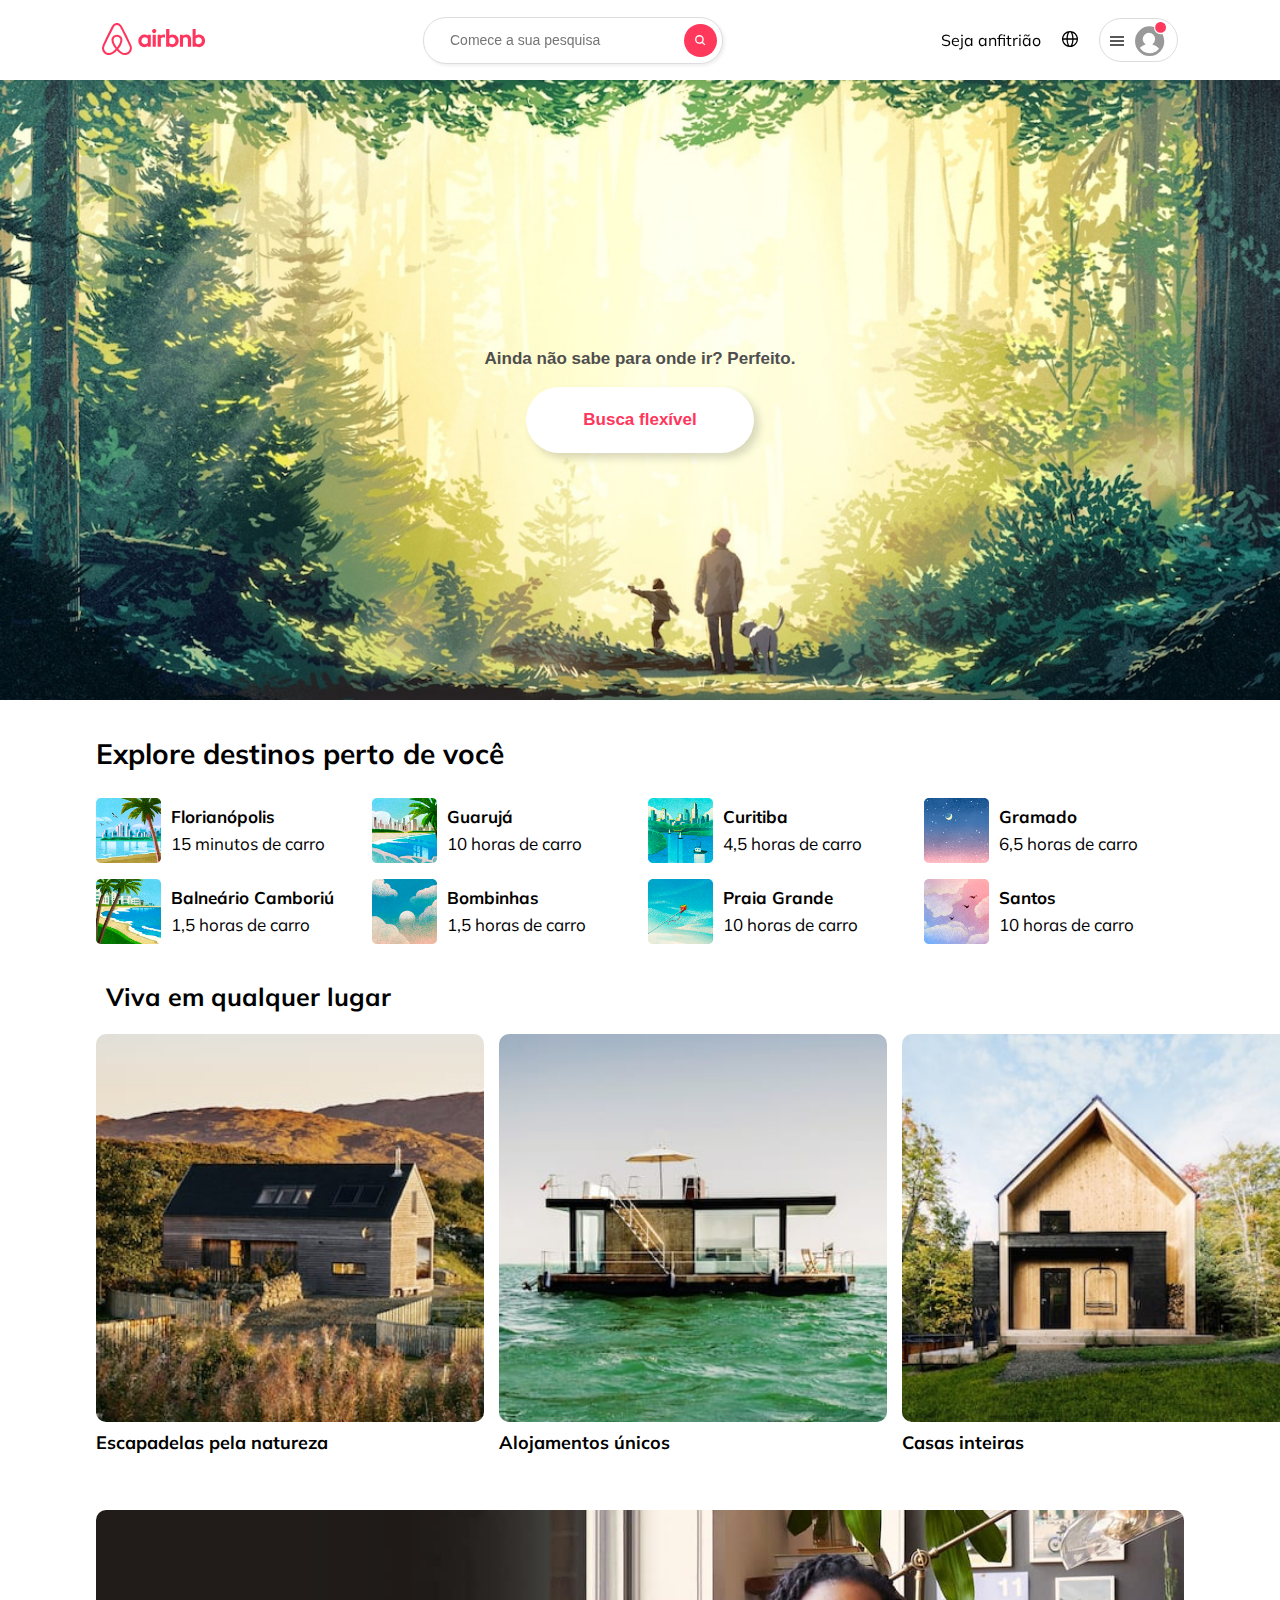
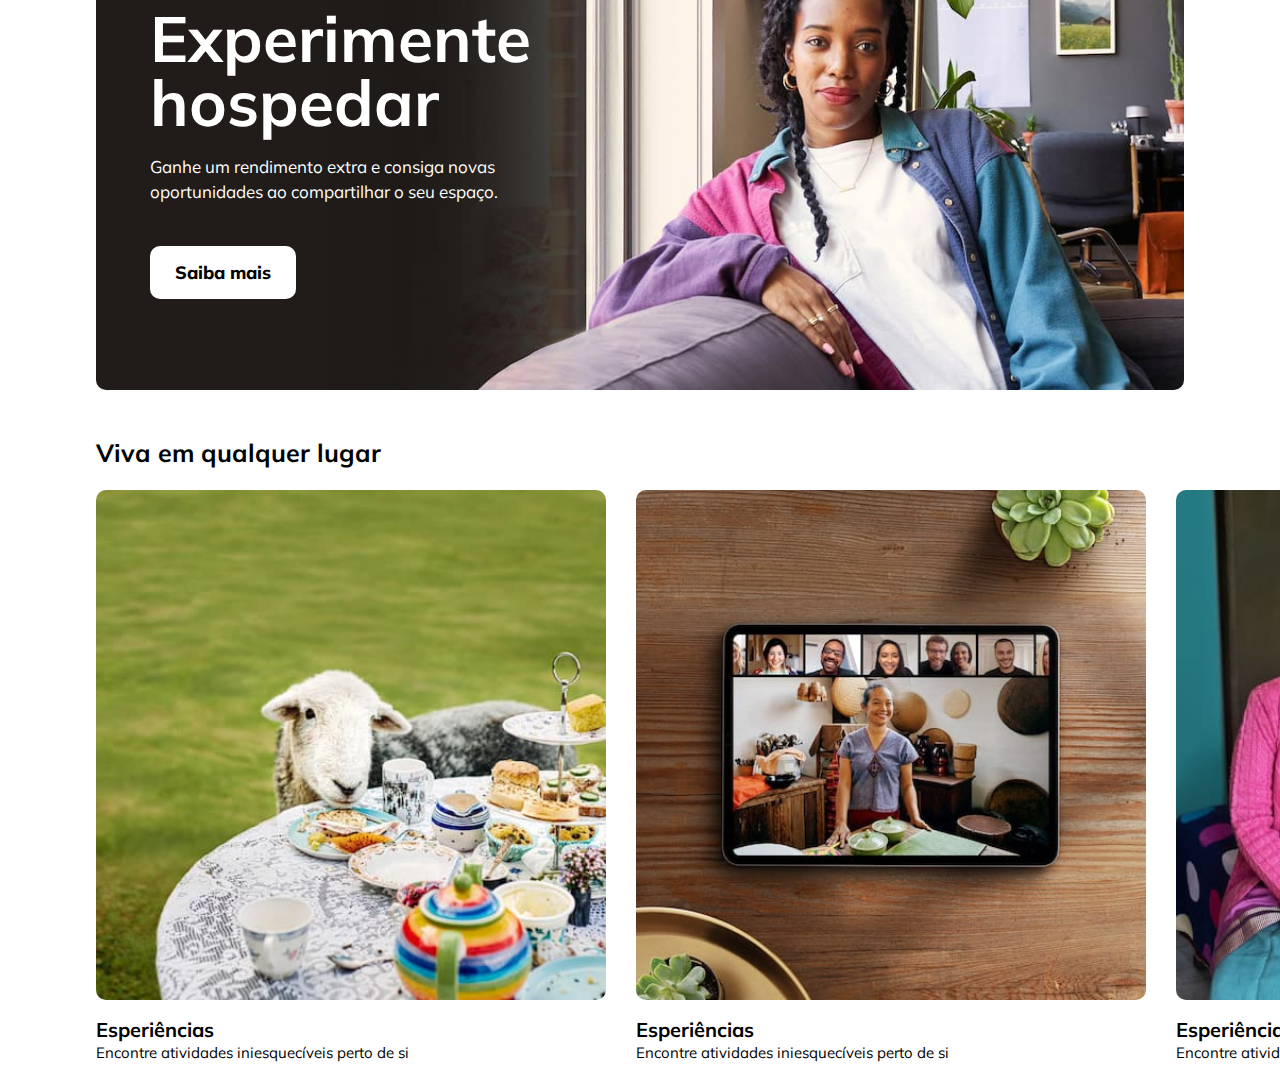
==== commit 374b726b: "009-COMMIT" ====
--- a/index.html
+++ b/index.html
@@ -210,7 +210,7 @@
 
 
 
-    <hr>
+    <!-- <hr>
     <footer>
         <div id="footer-area">
             <div id="footer-container">
@@ -268,7 +268,7 @@
 
         </div>
 
-    </footer>
+    </footer> -->
 
 
 
--- a/section-2.css
+++ b/section-2.css
@@ -5,9 +5,7 @@
 
 #section-02{
     width: 85%;
-    height: 270px;
     margin: auto;
-    background-color: cyan;
 }
 
 #section-02 h2{
@@ -15,7 +13,7 @@
     margin-bottom: 30px;
     font-family: 'Mulish', sans-serif;
     font-weight:700;
-    font-size: 30px;
+    font-size: 28px;
 }
 .places-images{
     width: 65px;
@@ -23,7 +21,6 @@
 
 }
 #container{
-    background-color: darkblue;
     display:grid;
     grid-template: auto auto / auto auto auto auto;
     gap: 16px;
@@ -32,7 +29,7 @@
 .box-area{
     display: flex;
     flex-direction:row;
-    background-color: rgb(255, 120, 120);
+    width: 250px;
 }
 
 .cidades h3{
@@ -54,34 +51,15 @@
 
 /* *********** Layout Responsivo *********** */
 
-@media screen  and (max-width:1250px) {
-    .box-4{
+@media screen  and (max-width:395px) {
+    #container{
+        overflow-x: scroll;
+        scroll-snap-type: proximity;
+        
+    }
+
+    #container::-webkit-scrollbar {
         display: none;
-    }
-    
-    .box-8{
-        display: none;
-    }
-    
-}
-
-@media screen  and (max-width:945px) {
-    .box-3{
-        display: none;
-    }
-    
-    .box-7{
-        display: none;
-    }
-    
-}
-
-@media screen  and (max-width:435px) {
-    .box-2{
-        display: none;
-    }
-    .box-6{
-        display: none;
-    }
-    
+      }
+      
 }--- a/section-3.css
+++ b/section-3.css
@@ -1,9 +1,12 @@
 @import url('https://fonts.googleapis.com/css2?family=Mulish:wght@200;300;400;500;600;700;800;900&family=Poppins:wght@400;500;700&display=swap');
 
+
+
+
 #section-03{
+    padding-top: 40px;
     width: 85%;
-    margin: auto;
-    
+    margin: auto; 
 }
 
 #section-03 h2{
@@ -16,15 +19,13 @@
 
 #container-section-2{
     display: flex;
-    gap: 30px;
-    flex-wrap: wrap;
+    gap: 17px;
 }
 
 .box-area-2{
-    width: 380px;
-    height: 380px;
+    width: 386px;
+    height: 386px;
     margin-bottom: 30px;
-    border-radius: 10px;
 }
 
 .box-1-section-2 img{
@@ -60,13 +61,16 @@
 
 
     #container-section-2{
-        display: flex;
-        gap: 20px;
-        flex-wrap: wrap;
-        justify-content: center
+        overflow-x: scroll;
+        scroll-snap-type: proximity;
+    }
+
+    #container-section-2::-webkit-scrollbar{
+        display: none;
     }
 
     .box-area-2{
+        width: 300px;
         height: 300px;
     }
 
@@ -89,7 +93,4 @@
         border-radius: 10px;
         width: 300px;
     }
-
-    
-    
 }--- a/section-4.css
+++ b/section-4.css
@@ -51,4 +51,43 @@
   background-color: rgb(255,53,92);
   color: white;
 
+}
+
+/* *********** Layout Responsivo *********** */
+
+@media screen and (max-width:400px) {
+
+    #section-04{
+        padding-top:35px ;
+    }
+
+    #img-section-4{
+        margin: auto;
+        width: 97%;
+        background-image: url(images/background-section-4-mobile.jpg);
+        background-position: bottom;
+    }
+
+    #info-section-4{
+        text-align: center;
+        top: 50px;
+        left: 9%;
+        width: 250px;
+        height: 300px;
+    }
+    
+    #info-section-4 h2{
+        font-size: 25px;  
+    }
+    
+    #info-section-4 p{
+        font-size: 13px;
+        padding-top: 20px; 
+        padding-bottom: 30px;   
+        line-height: 18px;
+    }
+
+    #botao-section-4{
+        font-size: 15px;
+    }  
 }--- a/section-5.css
+++ b/section-5.css
@@ -4,7 +4,6 @@
 }
 
 #section-05 h2{
-    margin-left: 10px;
     margin-top: 30px;
     margin-bottom: 25px;
     font-family: 'Mulish', sans-serif;
@@ -21,10 +20,8 @@
 
 #container-section-5{
     display: flex;
-    flex-wrap: wrap;
     justify-content: space-between;
-    gap: 30px;
-    
+    gap: 30px; 
 }
 
 #box-1-section-5{
@@ -58,4 +55,47 @@
     font-family: 'Mulish', sans-serif;
     font-weight:700;
     font-size: 20px;
+}
+
+/* *********** Layout Responsivo *********** */
+
+@media screen and (max-width:400px) {
+
+    .box-area-5{
+        width: 300px;
+        height: 300px;
+        border-radius: 10px;  
+    }
+
+    #container-section-5{
+        display: flex;
+        gap: 17px; 
+        overflow-x: scroll;    
+        scroll-snap-type: proximity;
+    }
+
+    #container-section-5::-webkit-scrollbar{
+        display: none;
+    }
+
+    #section-05 h3{
+        margin-top: 20px;
+        font-family: 'Mulish', sans-serif;
+        font-weight:700;
+        font-size: 20px;
+        text-align: center;
+    }
+
+    #section-05 p{
+        margin: auto;
+        text-align: center;
+        width: 250px;
+        margin-top: 10px;
+        font-size: 15px;
+        font-family: 'Mulish', sans-serif;
+        font-weight: 400;
+        padding-bottom: 30px;
+        line-height: 18px;
+    }
+
 }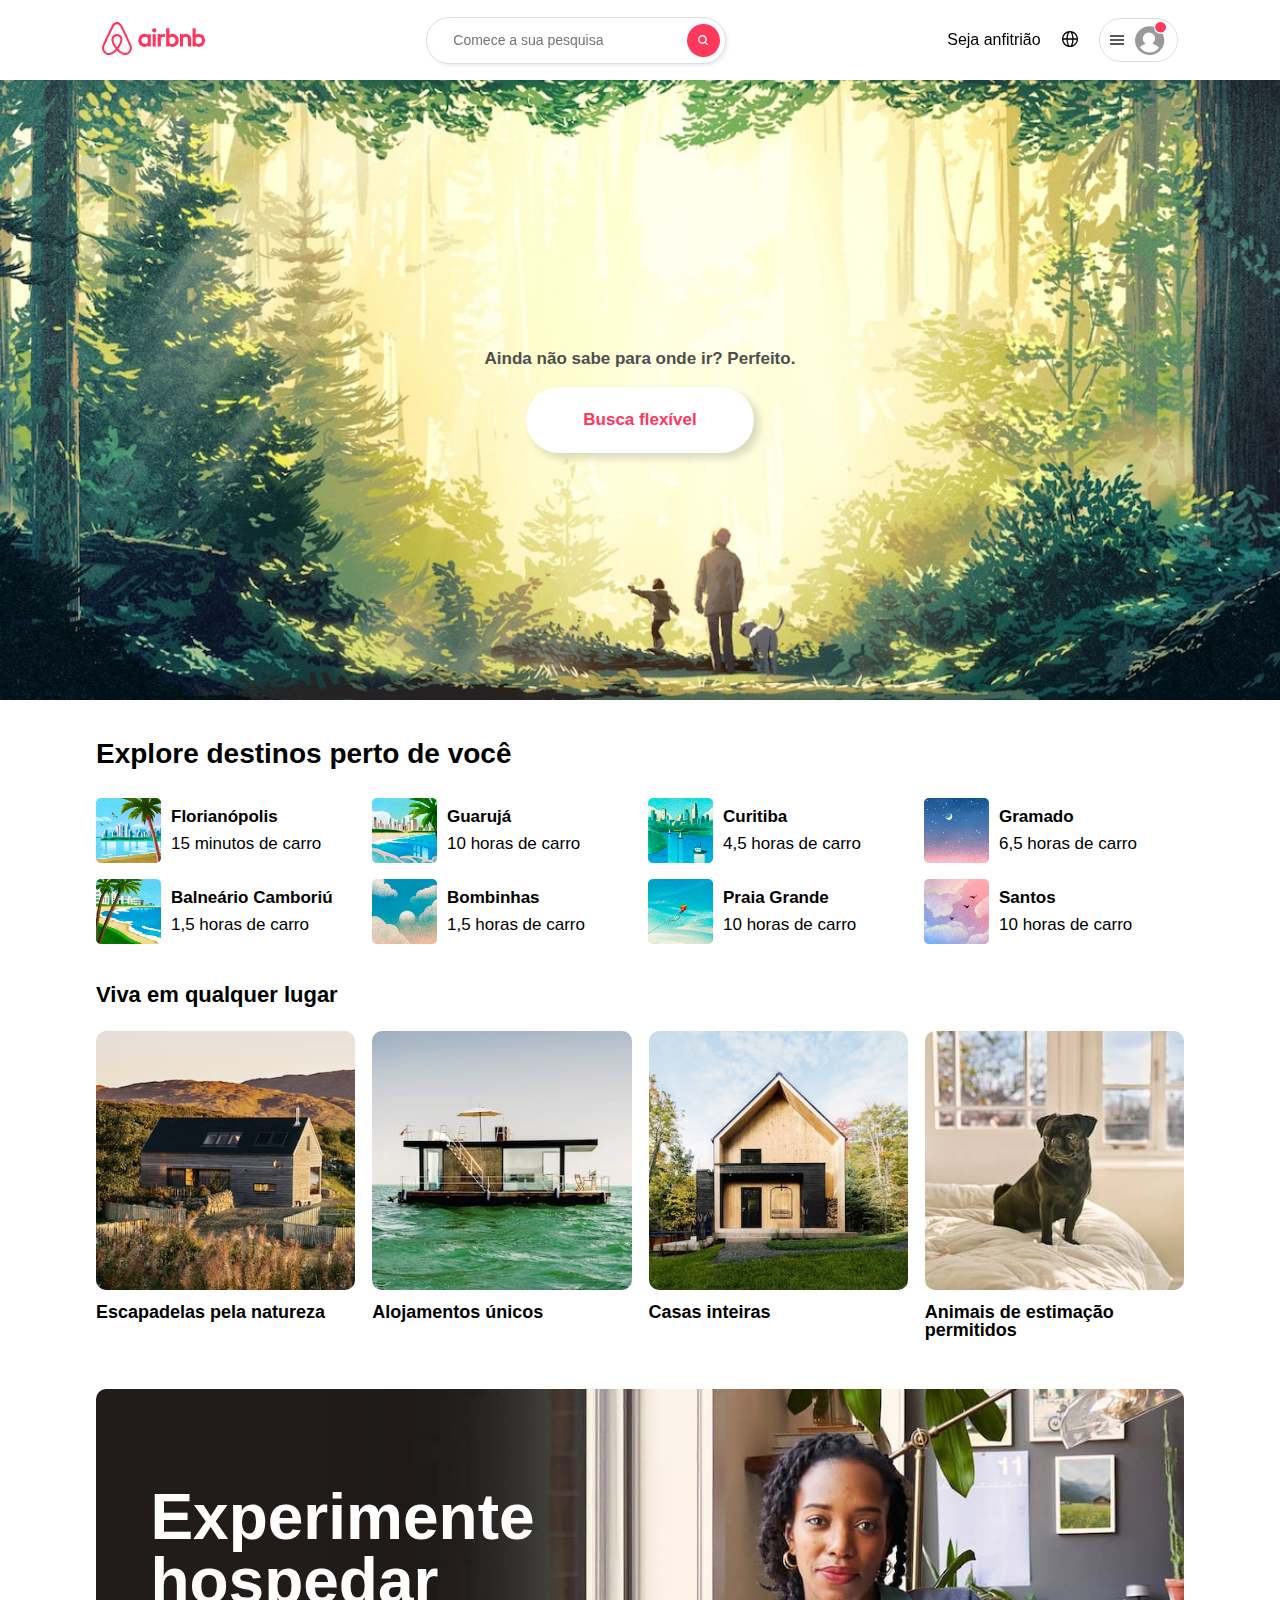
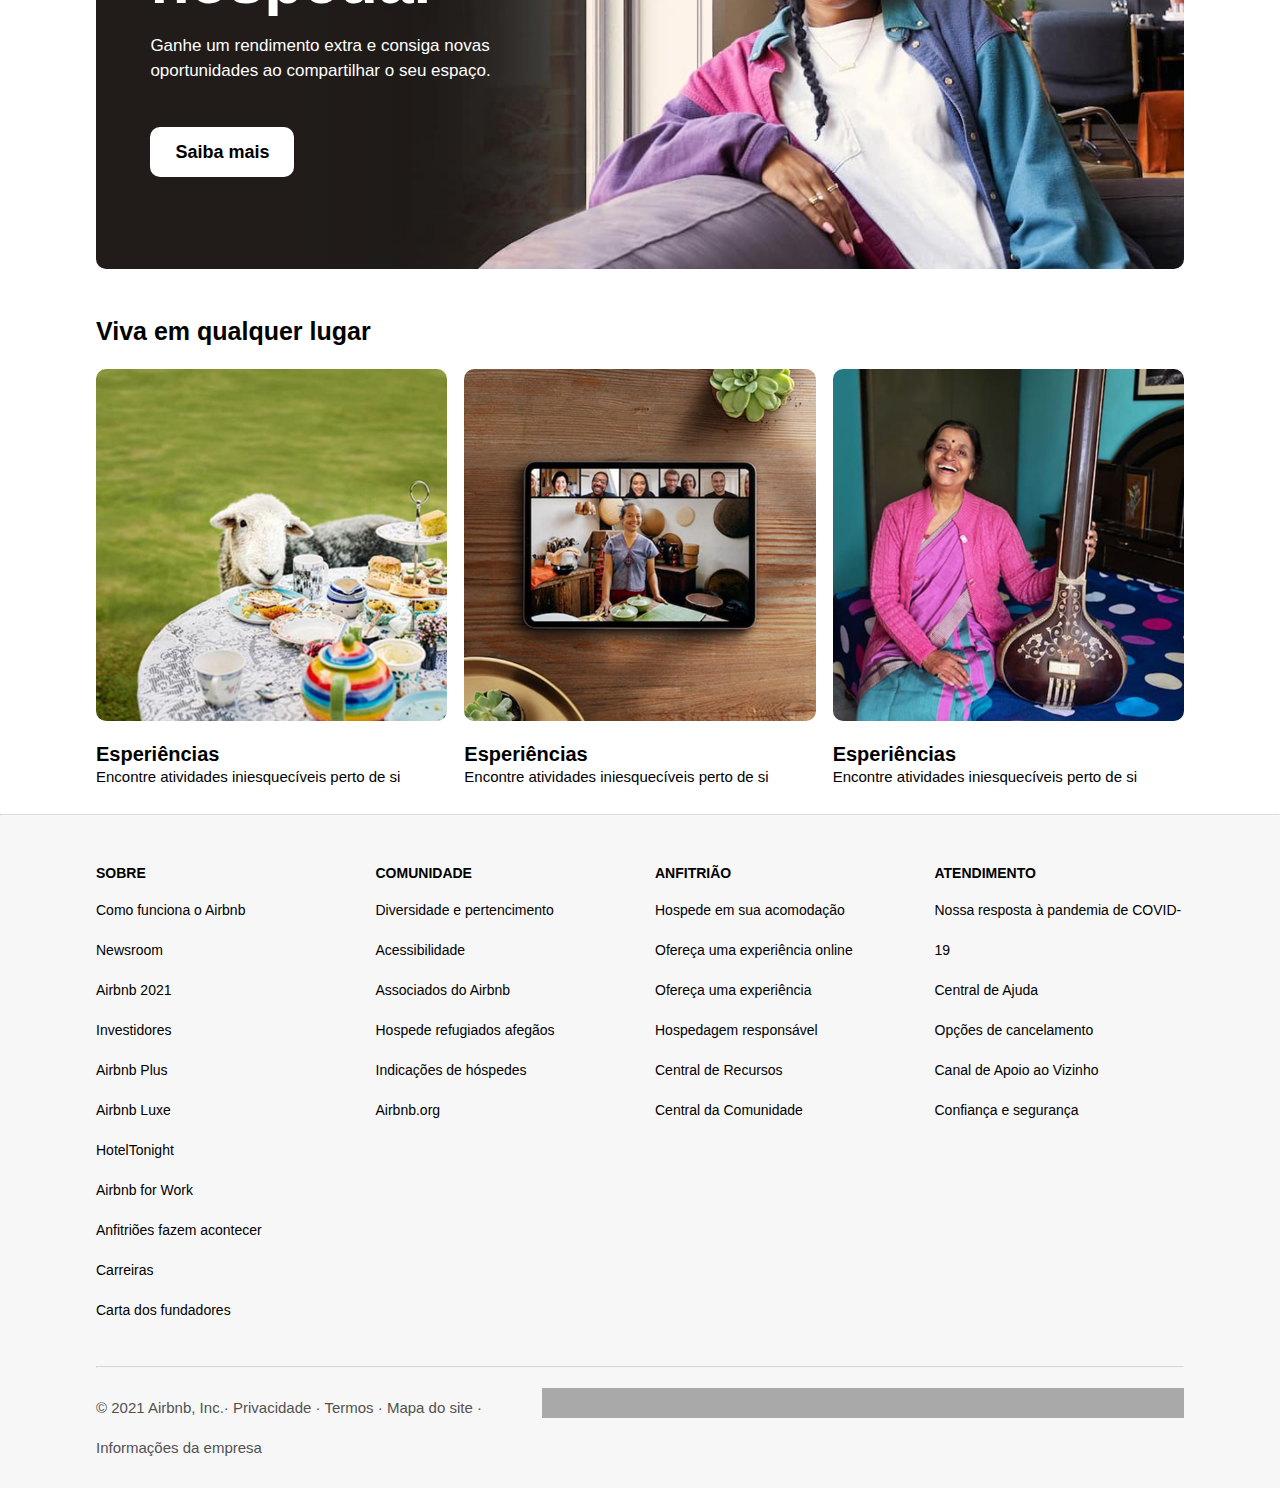
==== commit b1fc4f1c: "010-COMMIT" ====
--- a/index.html
+++ b/index.html
@@ -184,21 +184,25 @@
         </section>
 
         <!-- ************** Essa é a quinta Section ************** -->
+
         <section id="section-05">
             <h2>Viva em qualquer lugar</h2>
             <div id="container-section-5">
                 <div>
-                    <div class="box-area-5" id="box-1-section-5"></div>
+                    <div class="box-area-5"></div>
+                    <img src="images/ovelha.jpg"  class="img-section-5">
                     <h3>Esperiências</h3>
                     <p>Encontre atividades iniesquecíveis perto de si</p>
                 </div>
                 <div>
-                    <div class="box-area-5" id="box-2-section-5"></div>
+                    <div class="box-area-5"></div>
+                    <img src="images/ipad.jpg"  class="img-section-5">
                     <h3>Esperiências</h3>
                     <p>Encontre atividades iniesquecíveis perto de si</p>
                 </div>
                 <div>
-                    <div class="box-area-5" id="box-3-section-5"></div>
+                    <div class="box-area-5"></div>
+                    <img src="images/woman.jpg" class="img-section-5">
                     <h3>Esperiências</h3>
                     <p>Encontre atividades iniesquecíveis perto de si</p>
                 </div>
@@ -207,10 +211,7 @@
 
     </main>
 
-
-
-
-    <!-- <hr>
+    <hr>
     <footer>
         <div id="footer-area">
             <div id="footer-container">
@@ -268,7 +269,7 @@
 
         </div>
 
-    </footer> -->
+    </footer>
 
 
 
--- a/section-2.css
+++ b/section-2.css
@@ -1,8 +1,3 @@
-
-@import url('https://fonts.googleapis.com/css2?family=Mulish:wght@200;300;400;500;600;700;800;900&family=Poppins:wght@400;500;700&display=swap');
-
-
-
 #section-02{
     width: 85%;
     margin: auto;
--- a/section-3.css
+++ b/section-3.css
@@ -1,7 +1,3 @@
-@import url('https://fonts.googleapis.com/css2?family=Mulish:wght@200;300;400;500;600;700;800;900&family=Poppins:wght@400;500;700&display=swap');
-
-
-
 
 #section-03{
     padding-top: 40px;
@@ -10,42 +6,41 @@
 }
 
 #section-03 h2{
-    margin-left: 10px;
     margin-bottom: 25px;
     font-family: 'Mulish', sans-serif;
     font-weight:700;
-    font-size: 25px;
+    font-size: 22px;
 }
 
 #container-section-2{
     display: flex;
     gap: 17px;
+    
 }
 
 .box-area-2{
-    width: 386px;
-    height: 386px;
+    width: 25%;
     margin-bottom: 30px;
 }
 
 .box-1-section-2 img{
     border-radius: 10px;
-    width: 388px;
+    width: 100%;
 }
 
 .box-2-section-2 img{
     border-radius: 10px;
-    width: 388px;
+    width: 100%;
 }
 
 .box-3-section-2 img{
     border-radius: 10px;
-    width: 388px;
+    width: 100%;
 }
 
 .box-4-section-2 img{
     border-radius: 10px;
-    width: 388px;
+    width: 100%;
 }
 
 #section-03 p{
--- a/section-4.css
+++ b/section-4.css
@@ -2,7 +2,7 @@
     width: 85%;
     height: 500px;
     margin: auto;
-    padding-top:60px ;
+    padding-top:20px ;
 }
     
 #img-section-4{
--- a/section-5.css
+++ b/section-5.css
@@ -11,35 +11,14 @@
     font-size: 25px;
 }
 
-.box-area-5{
-    width: 510px;
-    height: 510px;
+.img-section-5{
     border-radius: 10px;
-    
+    width: 100%;
 }
 
 #container-section-5{
     display: flex;
-    justify-content: space-between;
-    gap: 30px; 
-}
-
-#box-1-section-5{
-    background-image: url(images/ovelha.jpg);
-    background-repeat: no-repeat;
-    background-size: contain;
-}
-
-#box-2-section-5{
-    background-image: url(images/ipad.jpg);
-    background-repeat: no-repeat;
-    background-size: contain;
-}
-
-#box-3-section-5{
-    background-image: url(images/woman.jpg);
-    background-repeat: no-repeat;
-    background-size: contain;
+    gap: 17px; 
 }
 
 #section-05 p{
@@ -60,12 +39,6 @@
 /* *********** Layout Responsivo *********** */
 
 @media screen and (max-width:400px) {
-
-    .box-area-5{
-        width: 300px;
-        height: 300px;
-        border-radius: 10px;  
-    }
 
     #container-section-5{
         display: flex;
--- a/footer.css
+++ b/footer.css
@@ -53,4 +53,59 @@
     width: 800px;
     height: 30px;
     background-color: darkgrey;
+}
+
+/* *********** Layout Responsivo *********** */
+
+@media screen and (max-width:400px) {
+
+    #footer-container{
+        display: grid;
+        grid-template-rows: auto auto;
+        grid-template-columns: auto auto;
+
+    }
+
+    .footer-box-area{
+        margin-top: 20px;
+        width: 120px;
+        height: 200px;
+    }
+
+    footer h3{
+        font-size: 10px;
+        font-weight: 700;
+   
+     }
+     
+     footer p{
+         font-size:8px;
+         line-height: 18px;
+      }
+
+      #social-area{
+        padding-top: 20px;
+        padding-bottom: 100px;
+        display: grid;
+        grid-template-rows: auto auto;
+        justify-content: center;
+
+       
+    }
+
+      #social-area p{
+        text-align: center;
+        font-size: 8px;
+        color: rgb(82, 82, 82);
+    } 
+    
+    #social-midia{
+        margin-top: 10px;
+        width: 100%;
+        height: 30px;
+        background-color: darkgrey;
+        
+    }
+
+
 }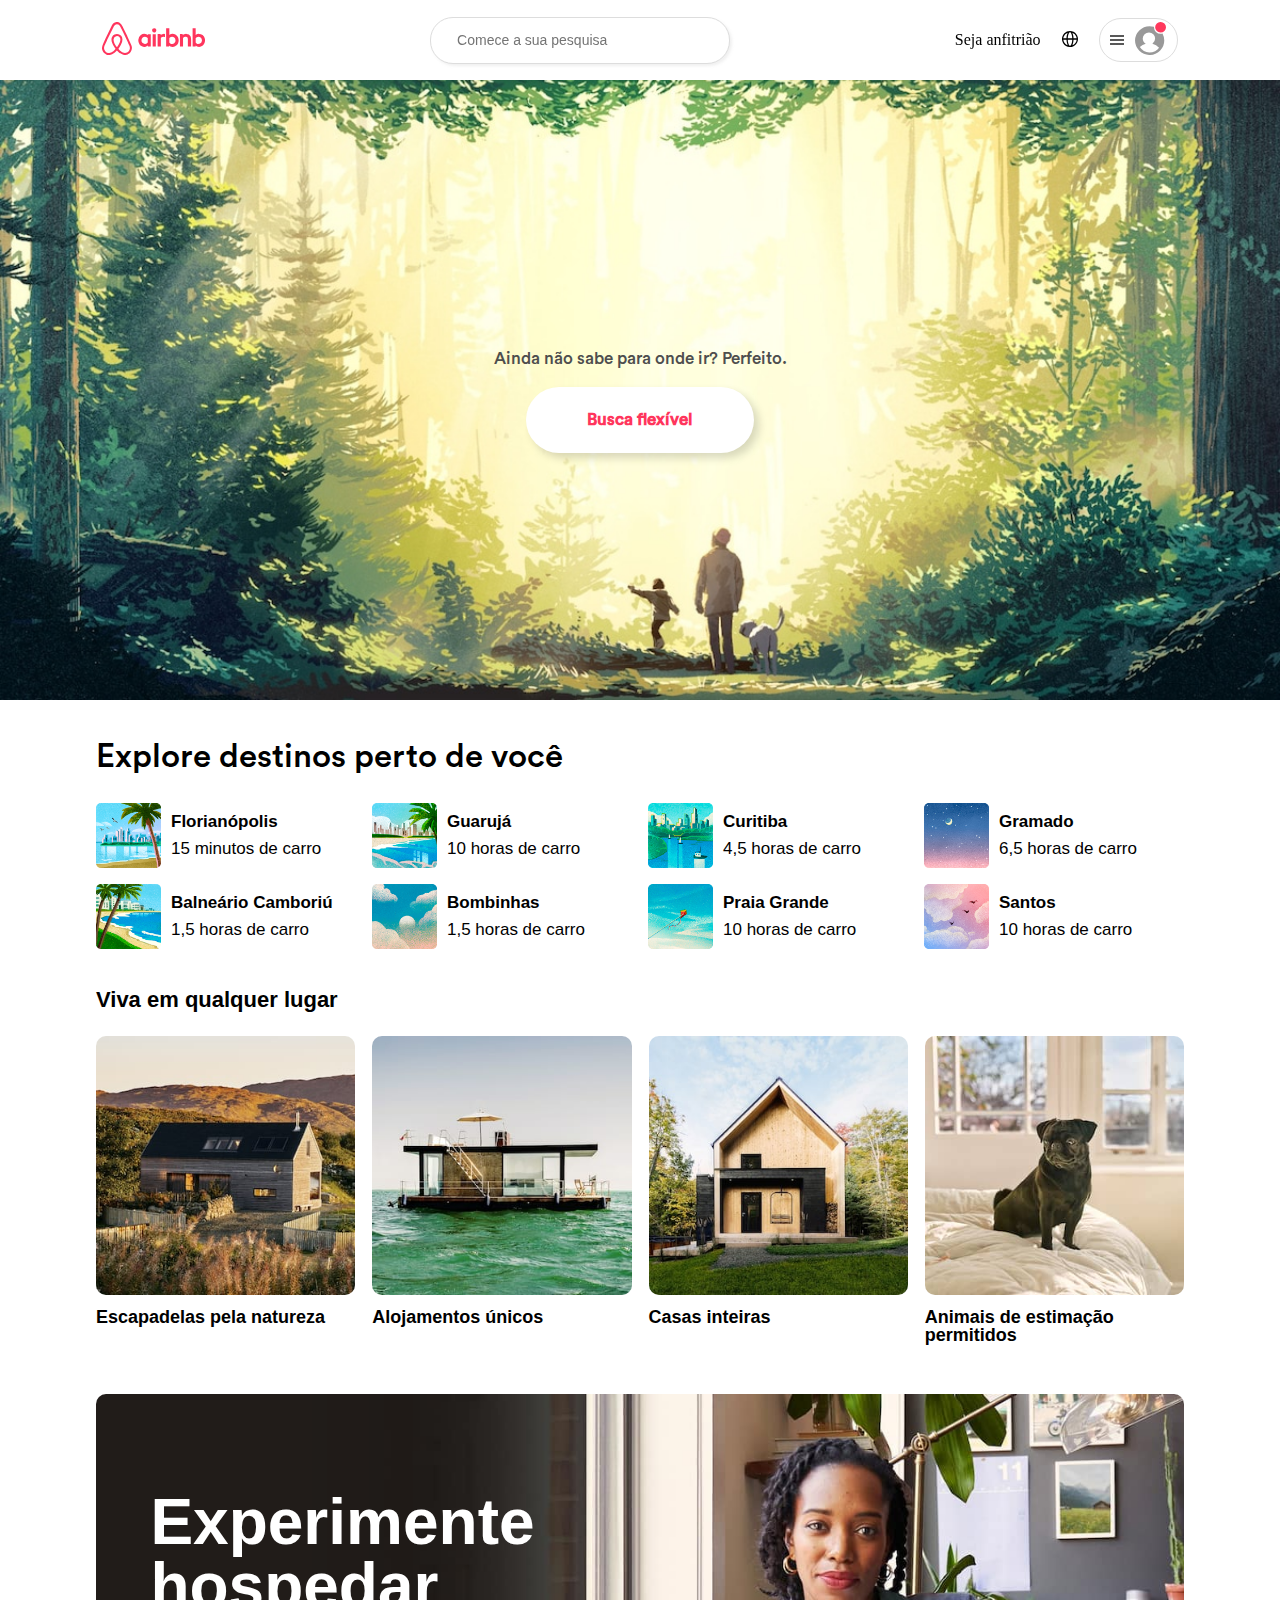
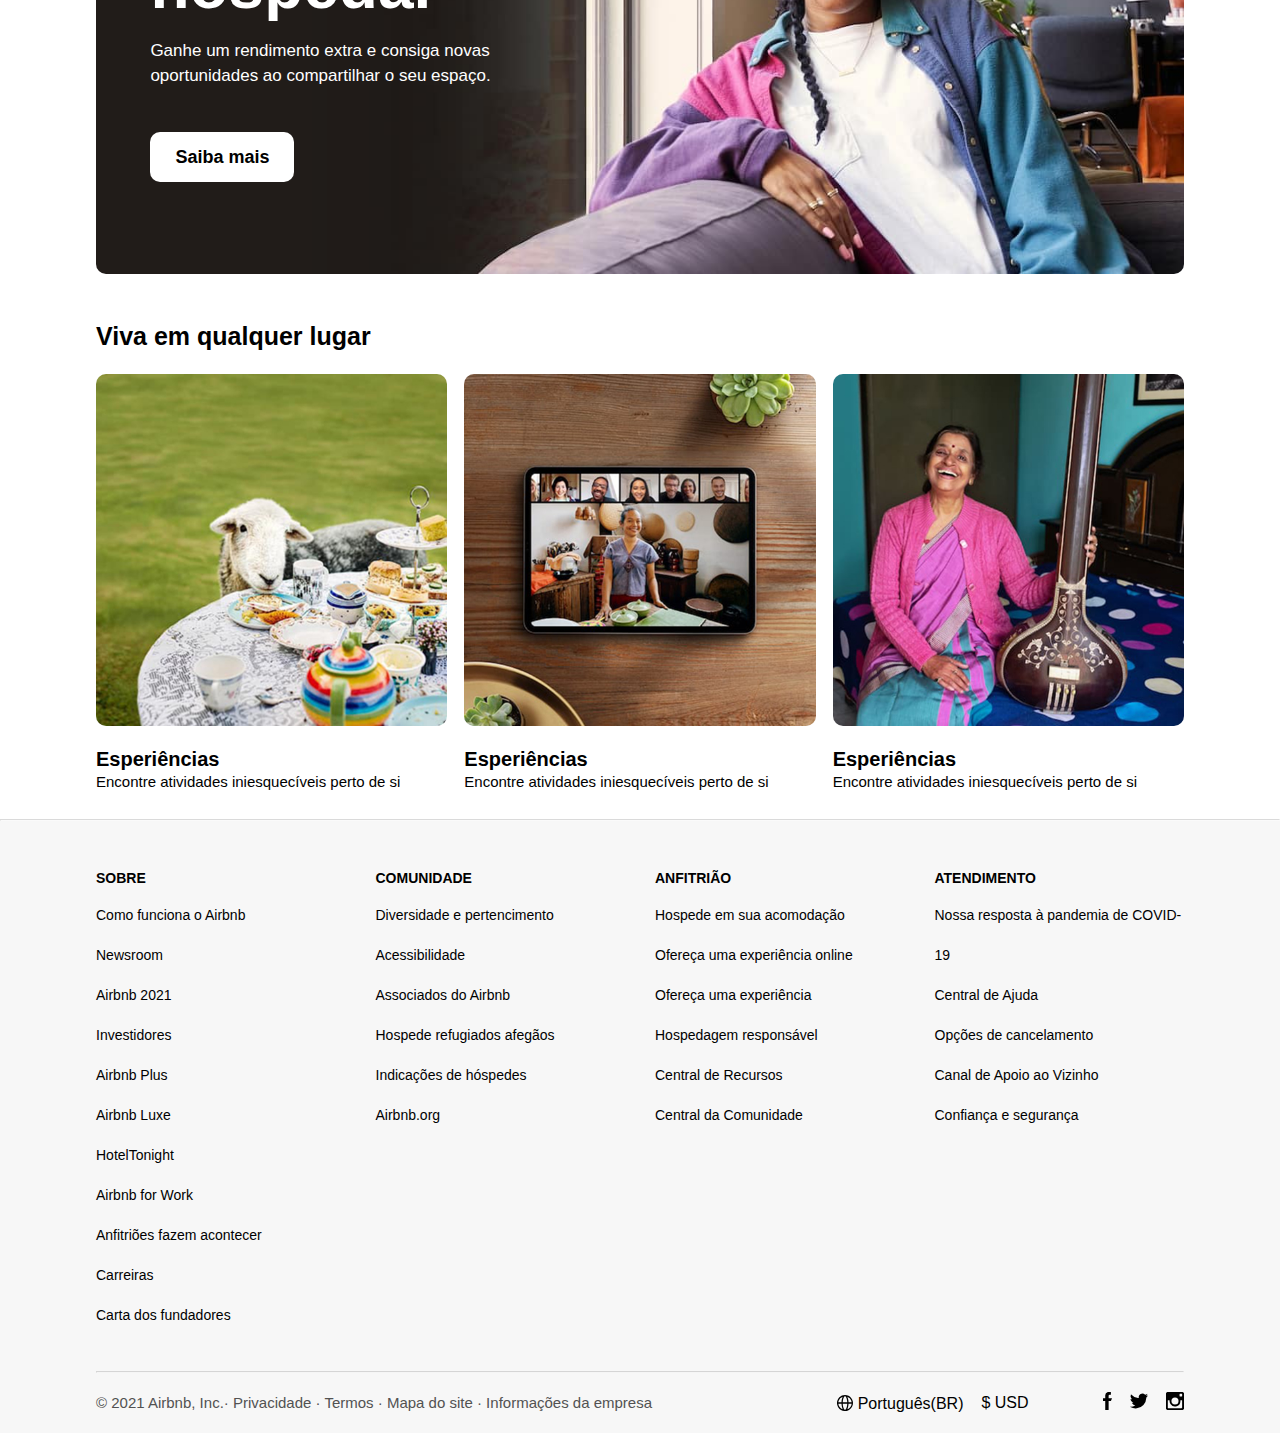
==== commit 58e18a13: "011-COMMIT" ====
--- a/index.html
+++ b/index.html
@@ -8,14 +8,16 @@
     , initial-scale=1.0">
     <title>Airbnb: alojamento de férias, cabanas, casas de praia</title>
     <link rel="shortcut icon" href="images/airbnb-favicon.png" type="image/x-icon">
-    <link rel="stylesheet" href="reset.css">
-    <link rel="stylesheet" href="menu.css">
-    <link rel="stylesheet" href="section-1.css">
-    <link rel="stylesheet" href="section-2.css">
-    <link rel="stylesheet" href="section-3.css">
-    <link rel="stylesheet" href="section-4.css">
-    <link rel="stylesheet" href="section-5.css">
-    <link rel="stylesheet" href="footer.css">
+    <link rel="stylesheet" href="css/reset.css">
+    <link rel="stylesheet" href="css/menu.css">
+    <link rel="stylesheet" href="css/section-1.css">
+    <link rel="stylesheet" href="css/section-2.css">
+    <link rel="stylesheet" href="css/section-3.css">
+    <link rel="stylesheet" href="css/section-4.css">
+    <link rel="stylesheet" href="css/section-5.css">
+    <link rel="stylesheet" href="css/footer.css">
+   <!--<link rel="stylesheet" href="fonts/CircularStd-Medium.otf">--> 
+    
 </head>
 
 <body>
@@ -211,6 +213,7 @@
 
     </main>
 
+     <!-- ************** Footer ************** -->
     <hr>
     <footer>
         <div id="footer-area">
@@ -258,12 +261,20 @@
             </div>
             <hr>
             <div id="social-area">
-                <div>
+                <div id="info-footer">
                     <p>© 2021 Airbnb, Inc.· Privacidade · Termos · Mapa do site · Informações da empresa</p>
                 </div>
+                <div id="currency-area">
+                    <div id="instagram"><img src="images/internet-icon.svg"> Português(BR)</div>
+                    <div id="twiter">$ USD</div>
+                </div>
                 <div id="social-midia">
-
-                </div>
+                    <a href="#"><div id="facebook"><img src="images/facebook-logo.svg"></div></a>
+                    <a href="#"><div id="twiter"><img src="images/twiter-logo.svg"></div></a> 
+                    <a href="#"><div id="instagram"><img src="images/instagram-logo.svg"></div></a>
+                </div>
+
+
 
             </div>
 
--- a/css/menu.css
+++ b/css/menu.css
@@ -0,0 +1,148 @@
+/*************** Área do Header ***************/
+
+header{
+    width: 100%;
+    background-color: white;
+    height: 80px;
+    position: fixed;
+    z-index: 2;
+    box-shadow: 2px 2px 2px rgba(0, 0, 0, 0.034);
+}
+
+#menu-topo-area{
+    display: flex;
+    justify-content: space-between;
+    align-items: center;
+    width: 84%;
+    height: 80px;
+    margin: auto;
+}
+
+#menu-bottom-area{
+    display: none;
+}
+
+/************** Botão Search ***************/
+
+#search-menu{
+    font-size: 14px;
+    width: 300px;
+    height: 47px;
+    border-radius: 23px;
+    border: 1px solid #dddddd;
+    outline: #b6b6b6;
+    box-shadow: 2px 2px 3px #b6b6b633;
+    background-image: url(images/search-icon.svg);
+    background-repeat: no-repeat;
+    background-position: left;
+    background-position-x: 260px;
+    padding-left: 26px;
+    padding-right: 50px;
+}
+
+
+
+
+#search-menu:hover{
+    box-shadow: 2px 2px 3px #b6b6b67a;
+}
+
+/* Linha de código para remover o "x" do botão Search */
+
+input[type="search"]::-webkit-search-decoration,
+input[type="search"]::-webkit-search-cancel-button,
+input[type="search"]::-webkit-search-results-button,
+input[type="search"]::-webkit-search-results-decoration { display: none; }
+
+
+/*************** Área do Cliente ***************/
+
+nav{
+    text-decoration: none;
+    display: flex;
+    height: 30px;
+    align-items: center;
+    gap: 21px;
+}
+
+nav a{
+    text-decoration: none;
+    color: black;
+}
+
+nav a:hover{
+    color: #fc3860;
+}
+
+#client-box{
+    width: 77px;
+    height: 42px;
+    border: solid 1px #dddddd;
+    border-radius: 27px;
+    display: flex;
+    justify-content: space-evenly;
+    align-items: center;
+}
+
+#client-box:hover{
+    box-shadow: 2px 2px 3px #b6b6b67a;
+}
+
+/*************** Área responsiva ***************/
+
+@media screen and (max-width:830px) {
+    #search-menu{
+        font-size: 14px;
+        width: 100%;
+        height: 47px;
+        border-radius: 23px;
+        border: none;
+        background-color: #f3f3f3cc;
+        background-image: none;
+        box-shadow: none;
+        text-align: center;
+    }
+
+   
+
+    #search-menu:hover{
+        box-shadow: none;
+    }
+
+    nav{
+        display: none;
+    }
+
+    #logo-menu{
+        display: none;
+    }
+
+    #menu-bottom-area{
+        display: flex;
+        align-items: center;
+        justify-content: center;
+        text-align: center;
+        gap: 88px;
+        background-color: white;
+        width: 100%;
+        height: 65px;
+        position: absolute;
+        bottom: 0;
+        position: fixed;
+        border-top: solid 1px rgb(238, 238, 238);
+        z-index: 2;
+    }
+
+    #menu-bottom-area p{
+        padding-left: 2px;
+        padding-top: 5px;
+        font-size: 10px;
+        font-weight: 700;
+    }
+
+
+    #menu-bottom-area a{
+        color: black;
+        text-decoration: none;
+    }  
+}
--- a/css/section-1.css
+++ b/css/section-1.css
@@ -0,0 +1,78 @@
+#imagem-vitrine{
+    background-image: url(../images/vitrine-01.jpg);
+    width: 100%;
+    height: 700px;
+    background-size: cover;
+    background-repeat: no-repeat;
+    background-position: bottom;  
+}
+
+#area-button{
+    top: 350px;
+    font-family: 'CircularStd-Medium';
+    position: relative;
+    text-align: center;
+    height: 100px;
+    width: 320px;
+    margin: auto;
+}
+
+#text-area-button{
+    font-size: 17px;
+    color: rgb(78, 78, 78);   
+}
+
+#button-vitrine{
+    color:rgb(255,53,92);
+    background-color: rgb(255, 255, 255);
+    box-shadow: 5px 5px 8px rgba(0, 0, 0, 0.151);
+    font-size: 17px;
+    font-weight: 600;
+    width: 228px;
+    height: 66px;
+    border-radius: 50px;
+    cursor: pointer;
+    margin-top: 20px;
+    display: inline-block;
+    text-decoration: none;
+    line-height: 65px;
+}
+
+#button-vitrine:hover{
+    color:rgb(255,53,92);
+    box-shadow: 5px 5px 8px rgba(0, 0, 0, 0.281);
+}
+
+
+/* *********** Layout Responsivo *********** */
+
+@media screen and (max-width:1050px) {
+    #background-vitrine{
+        background-image: url(../images/vitrine-01.jpg);
+     
+    }
+
+    #area-button{
+        top: 400px;
+    }
+
+
+}
+
+@media screen and (max-width:375px) {
+
+    #background-vitrine{
+        background-image: url(../images/vitrine-02.jpg);
+        width: 100%;
+        height: 500px;
+        background-size: cover;
+        background-repeat: no-repeat;
+    }
+
+    #area-button{
+        top: 230px;
+        width: 300px;
+        line-height: 23px;
+    }
+}
+
--- a/css/section-2.css
+++ b/css/section-2.css
@@ -0,0 +1,59 @@
+#section-02{
+    width: 85%;
+    margin: auto;
+}
+
+#section-02 h2{
+    margin-top: 40px;
+    margin-bottom: 30px;
+    font-family: 'CircularStd-Medium';
+    font-size: 33px;
+}
+.places-images{
+    width: 65px;
+    height: 65px;
+
+}
+#container{
+    display:grid;
+    grid-template: auto auto / auto auto auto auto;
+    gap: 16px;
+}
+
+.box-area{
+    display: flex;
+    flex-direction:row;
+    width: 250px;
+}
+
+.cidades h3{
+    padding-bottom: 10px;
+    font-size: 17px;
+    font-family: 'Mulish', sans-serif;
+    font-weight: 700;
+}
+
+.cidades p{
+    font-family: 'Mulish', sans-serif;
+    font-size: 17px;
+    font-weight: 400;
+}
+
+.cidades{
+    padding: 10px;
+}
+
+/* *********** Layout Responsivo *********** */
+
+@media screen  and (max-width:395px) {
+    #container{
+        overflow-x: scroll;
+        scroll-snap-type: proximity;
+        
+    }
+
+    #container::-webkit-scrollbar {
+        display: none;
+      }
+      
+}--- a/css/section-3.css
+++ b/css/section-3.css
@@ -0,0 +1,91 @@
+
+#section-03{
+    padding-top: 40px;
+    width: 85%;
+    margin: auto; 
+}
+
+#section-03 h2{
+    margin-bottom: 25px;
+    font-family: 'Mulish', sans-serif;
+    font-weight:700;
+    font-size: 22px;
+}
+
+#container-section-2{
+    display: flex;
+    gap: 17px;
+    
+}
+
+.box-area-2{
+    width: 25%;
+    margin-bottom: 30px;
+}
+
+.box-1-section-2 img{
+    border-radius: 10px;
+    width: 100%;
+}
+
+.box-2-section-2 img{
+    border-radius: 10px;
+    width: 100%;
+}
+
+.box-3-section-2 img{
+    border-radius: 10px;
+    width: 100%;
+}
+
+.box-4-section-2 img{
+    border-radius: 10px;
+    width: 100%;
+}
+
+#section-03 p{
+    margin-top: 10px;
+    font-size: 18px;
+    font-family: 'Mulish', sans-serif;
+    font-weight: 700;
+}
+
+/* *********** Layout Responsivo *********** */
+
+@media screen and (max-width: 400px) {
+
+
+    #container-section-2{
+        overflow-x: scroll;
+        scroll-snap-type: proximity;
+    }
+
+    #container-section-2::-webkit-scrollbar{
+        display: none;
+    }
+
+    .box-area-2{
+        width: 300px;
+        height: 300px;
+    }
+
+    .box-1-section-2 img{
+        border-radius: 10px;
+        width: 300px;
+    }
+    
+    .box-2-section-2 img{
+        border-radius: 10px;
+        width: 300px;
+    }
+    
+    .box-3-section-2 img{
+        border-radius: 10px;
+        width: 300px;
+    }
+    
+    .box-4-section-2 img{
+        border-radius: 10px;
+        width: 300px;
+    }
+}--- a/css/section-4.css
+++ b/css/section-4.css
@@ -0,0 +1,93 @@
+#section-04{
+    width: 85%;
+    height: 500px;
+    margin: auto;
+    padding-top:20px ;
+}
+    
+#img-section-4{
+    border-radius: 10px;
+    width: 100%;
+    height: 480px;
+    background-image: url(../images/background-section-4.jpg);
+    background-repeat: no-repeat;
+    background-size: cover;
+    background-position: center;
+}
+
+#info-section-4{
+    font-family: 'Mulish', sans-serif;
+    position: relative;
+    top: 20%;
+    left: 5%;
+    width: 370px;
+    height: 250px;
+}
+
+#info-section-4 h2{
+    color: white;
+    font-size: 4rem;
+    font-weight: 700;   
+}
+
+#info-section-4 p{
+    color: white;
+    font-size: 17px;
+    padding-top: 20px; 
+    padding-bottom: 60px;   
+    line-height: 25px;
+}
+
+#botao-section-4{
+    font-size: 18px;
+    font-weight: 800;
+    background-color: white;
+    padding: 15px 25px 15px 25px;
+    border-radius: 10px;
+    color: black;
+}
+
+#botao-section-4:hover{
+  background-color: rgb(255,53,92);
+  color: white;
+
+}
+
+/* *********** Layout Responsivo *********** */
+
+@media screen and (max-width:400px) {
+
+    #section-04{
+        padding-top:35px ;
+    }
+
+    #img-section-4{
+        margin: auto;
+        width: 97%;
+        background-image: url(../images/background-section-4-mobile.jpg);
+        background-position: bottom;
+    }
+
+    #info-section-4{
+        text-align: center;
+        top: 50px;
+        left: 9%;
+        width: 250px;
+        height: 300px;
+    }
+    
+    #info-section-4 h2{
+        font-size: 25px;  
+    }
+    
+    #info-section-4 p{
+        font-size: 13px;
+        padding-top: 20px; 
+        padding-bottom: 30px;   
+        line-height: 18px;
+    }
+
+    #botao-section-4{
+        font-size: 15px;
+    }  
+}--- a/css/section-5.css
+++ b/css/section-5.css
@@ -0,0 +1,74 @@
+#section-05{
+    width: 85%;
+    margin: auto;
+}
+
+#section-05 h2{
+    margin-top: 30px;
+    margin-bottom: 25px;
+    font-family: 'Mulish', sans-serif;
+    font-weight:700;
+    font-size: 25px;
+}
+
+.img-section-5{
+    border-radius: 10px;
+    width: 100%;
+}
+
+#container-section-5{
+    display: flex;
+    gap: 17px; 
+}
+
+#section-05 p{
+    margin-top: 5px;
+    font-size: 15px;
+    font-family: 'Mulish', sans-serif;
+    font-weight: 400;
+    padding-bottom: 30px;
+}
+
+#section-05 h3{
+    margin-top: 20px;
+    font-family: 'Mulish', sans-serif;
+    font-weight:700;
+    font-size: 20px;
+}
+
+/* *********** Layout Responsivo *********** */
+
+@media screen and (max-width:400px) {
+
+    #container-section-5{
+        display: flex;
+        gap: 17px; 
+        overflow-x: scroll;    
+        scroll-snap-type: proximity;
+    }
+
+    #container-section-5::-webkit-scrollbar{
+        display: none;
+    }
+
+    #section-05 h3{
+        margin-top: 20px;
+        font-family: 'Mulish', sans-serif;
+        font-weight:700;
+        font-size: 20px;
+        text-align: center;
+    }
+
+    #section-05 p{
+        margin: auto;
+        text-align: center;
+        width: 250px;
+        margin-top: 10px;
+        font-size: 15px;
+        font-family: 'Mulish', sans-serif;
+        font-weight: 400;
+        padding-bottom: 30px;
+        line-height: 18px;
+    }
+
+}--- a/css/footer.css
+++ b/css/footer.css
@@ -0,0 +1,133 @@
+hr{
+    margin: 0;
+    border-color: rgba(243, 243, 243, 0.377);
+}
+footer{
+    font-family: 'Mulish', sans-serif;
+    width: 100%;
+    background-color: #f7f7f7;
+}
+
+footer h3{
+   font-size: 14px;
+   font-weight: 700;
+   padding-bottom: 10px;
+}
+
+footer p{
+    font-size: 14px;
+    line-height: 40px;
+ }
+
+ 
+#footer-area{
+    width: 85%;
+    margin: auto;
+}
+
+#footer-container{
+    display: flex;
+    gap: 30px;
+    justify-content: space-between;
+}
+
+.footer-box-area{
+    margin-top: 50px;
+    width: 250px;
+    height: 500px;
+}
+
+#social-area{
+    padding-top: 10px;
+    padding-bottom: 10px;
+    display: flex;
+    justify-content: space-between;
+}
+
+#social-area p{
+    font-size: 15px;
+    color: rgb(82, 82, 82);
+} 
+
+#social-midia{
+    width: 15%;
+    display: flex;
+    justify-content: flex-end;
+    align-items: center;
+    gap: 18px;
+
+}
+
+#currency-area{
+    display: flex;
+    justify-content: flex-end;
+    align-items: center;
+    gap: 18px;
+    width: 20%;
+
+}
+
+#currency-area img{
+    transform: translateY(2px);
+}
+
+
+
+#info-footer{
+    width: 70%;
+}
+
+
+
+
+/* *********** Layout Responsivo *********** */
+
+@media screen and (max-width:400px) {
+
+    #footer-container{
+        display: grid;
+        grid-template-rows: auto auto;
+        grid-template-columns: auto auto;
+    }
+
+    .footer-box-area{
+        margin-top: 20px;
+        width: 120px;
+        height: 200px;
+    }
+
+    footer h3{
+        font-size: 10px;
+        font-weight: 700;
+     }
+     
+     footer p{
+         font-size:8px;
+         line-height: 18px;
+      }
+
+      #social-area{
+        padding-top: 20px;
+        padding-bottom: 100px;
+        display: grid;
+        grid-template-rows: auto auto;
+        justify-content: center;  
+    }
+
+      #social-area p{
+        text-align: center;
+        font-size: 8px;
+        color: rgb(82, 82, 82);
+    } 
+    
+    #social-midia{
+        margin-top: 10px;
+        width: 100%;
+        height: 30px;
+        
+    }
+
+   
+
+
+}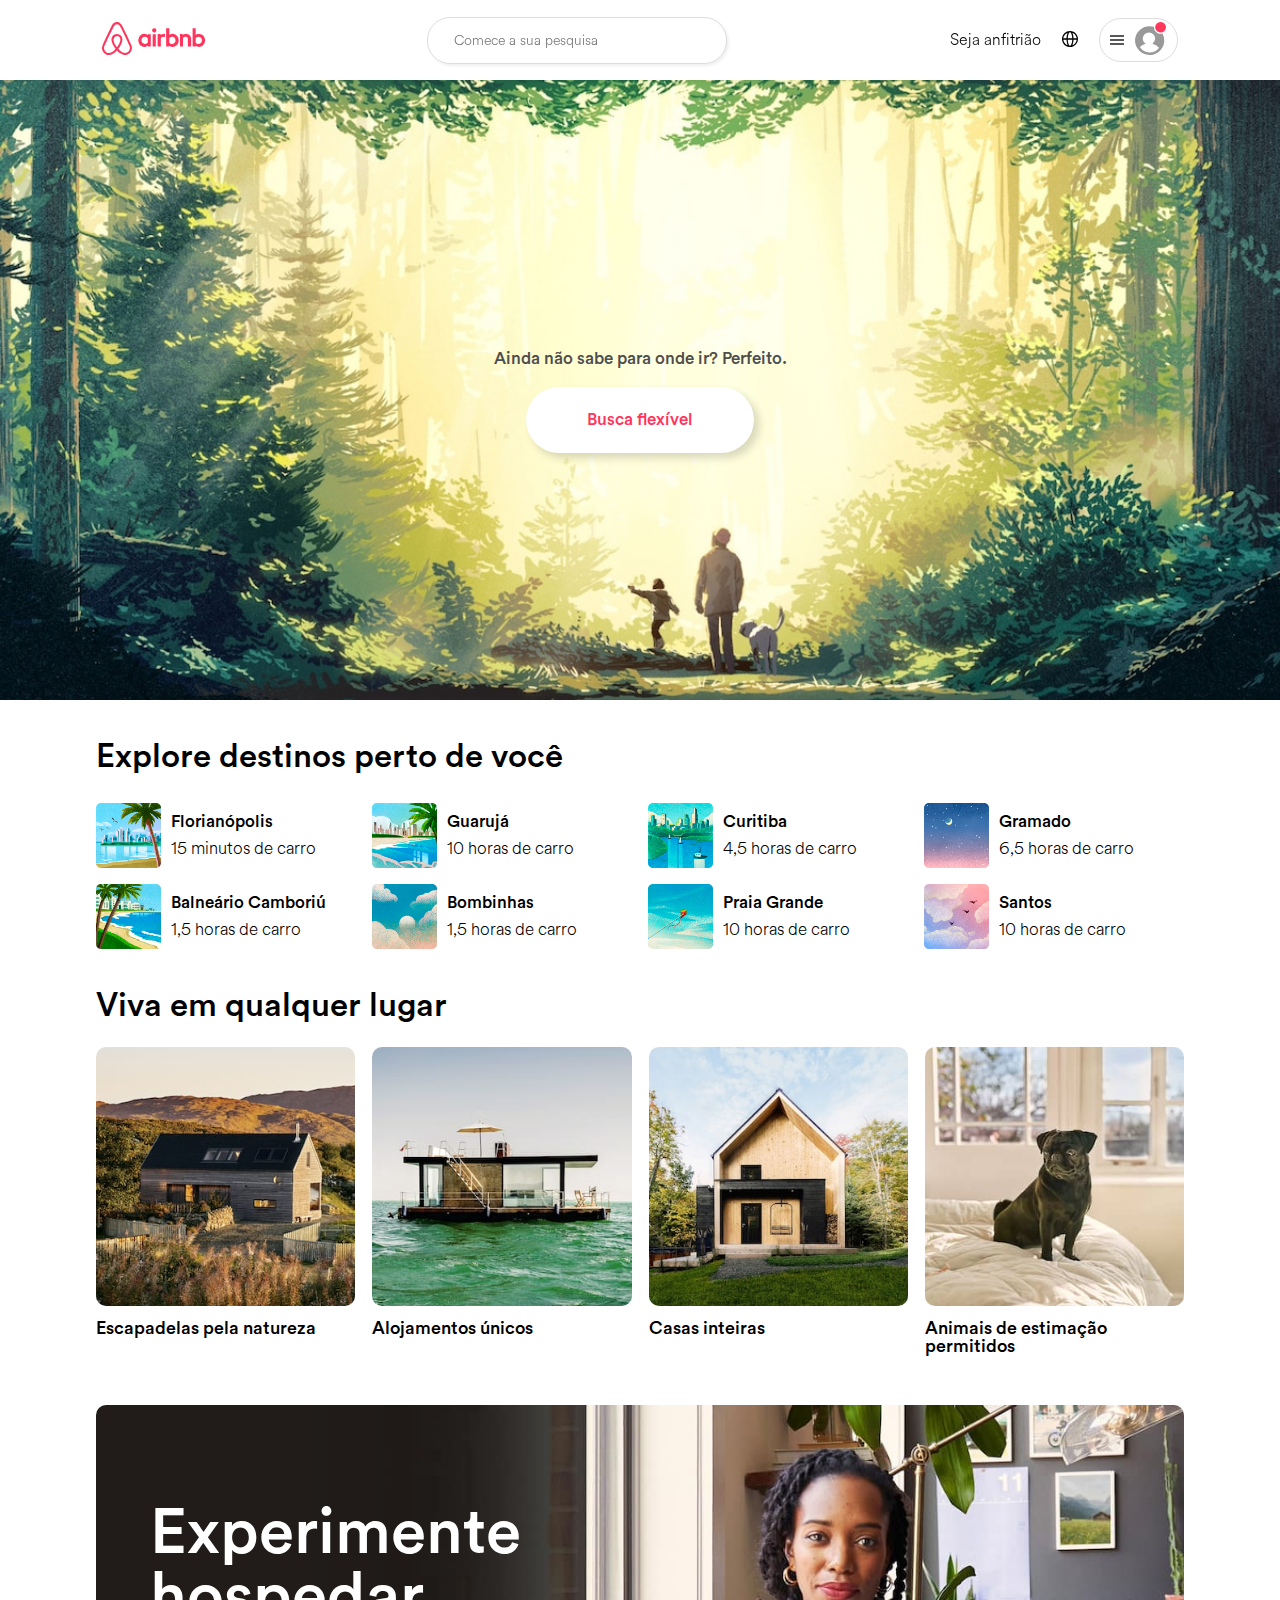
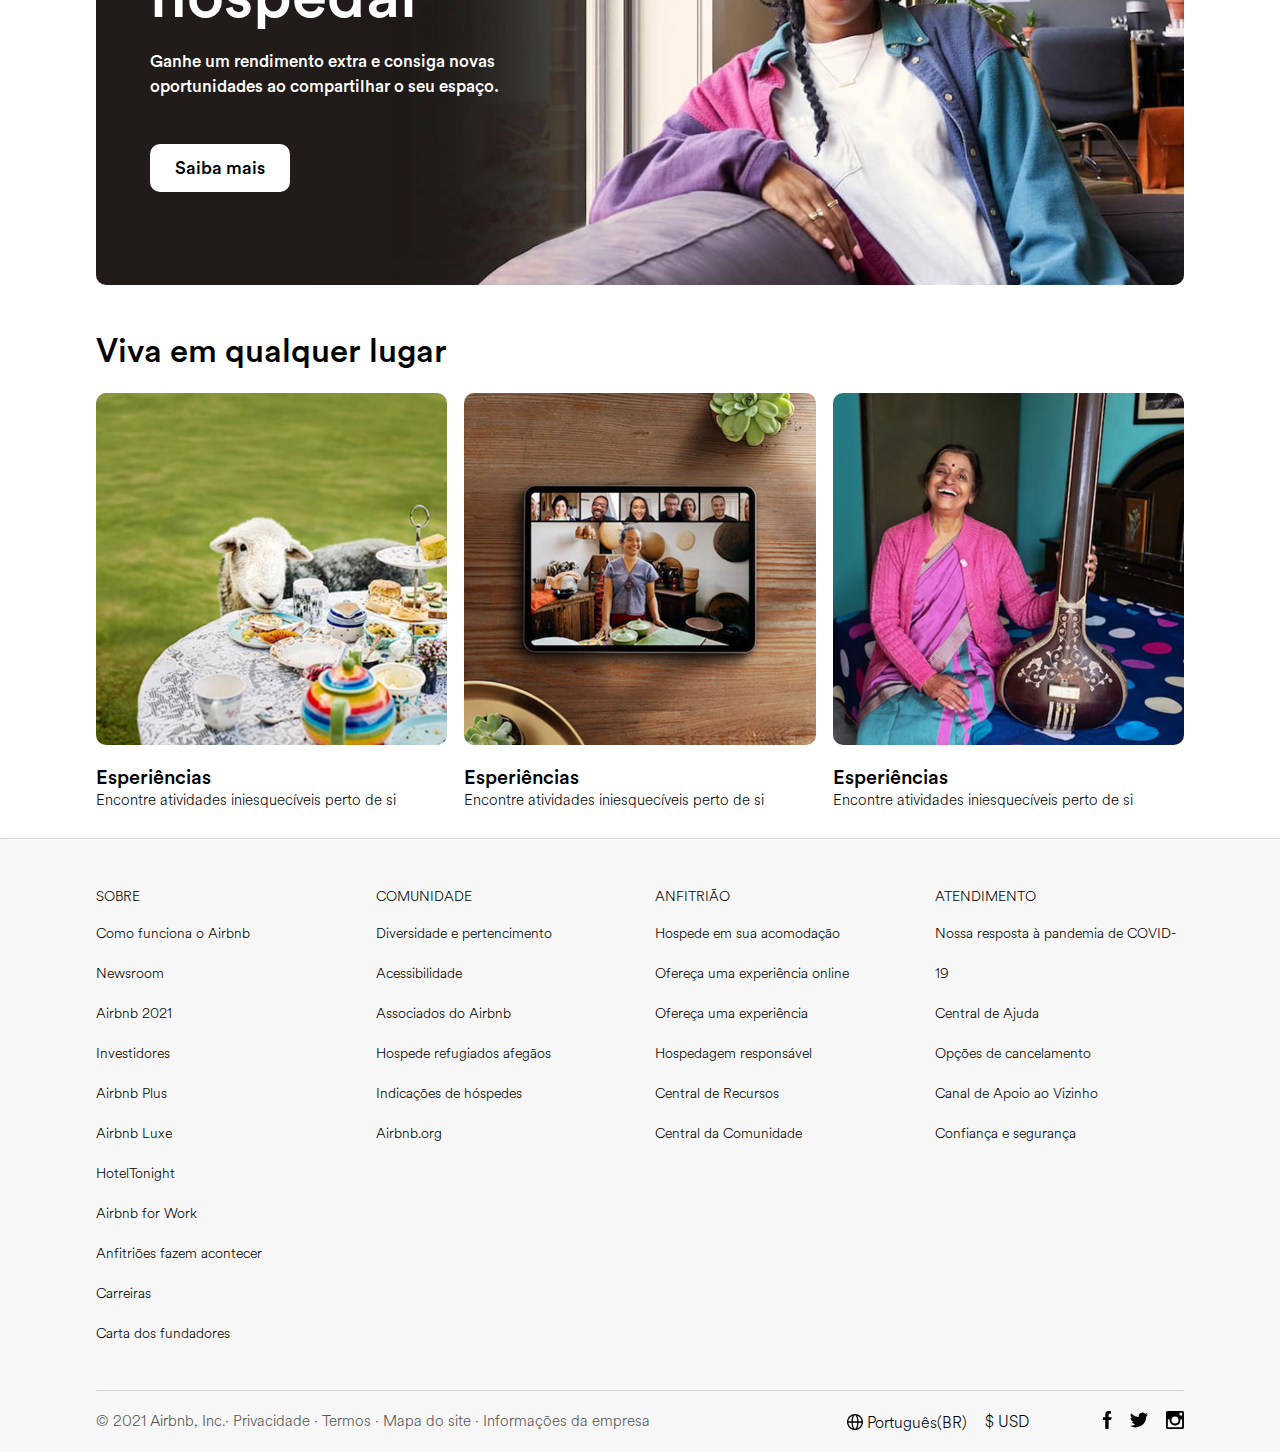
==== commit 278376f4: "012-COMMIT" ====
--- a/index.html
+++ b/index.html
@@ -16,7 +16,6 @@
     <link rel="stylesheet" href="css/section-4.css">
     <link rel="stylesheet" href="css/section-5.css">
     <link rel="stylesheet" href="css/footer.css">
-   <!--<link rel="stylesheet" href="fonts/CircularStd-Medium.otf">--> 
     
 </head>
 
--- a/css/menu.css
+++ b/css/menu.css
@@ -7,6 +7,7 @@
     position: fixed;
     z-index: 2;
     box-shadow: 2px 2px 2px rgba(0, 0, 0, 0.034);
+    font-family: 'CircularStd-Light';
 }
 
 #menu-topo-area{
@@ -38,6 +39,7 @@
     background-position-x: 260px;
     padding-left: 26px;
     padding-right: 50px;
+    font-family: 'CircularStd-Light';
 }
 
 
@@ -137,7 +139,7 @@
         padding-left: 2px;
         padding-top: 5px;
         font-size: 10px;
-        font-weight: 700;
+  
     }
 
 
--- a/css/section-1.css
+++ b/css/section-1.css
@@ -27,7 +27,6 @@
     background-color: rgb(255, 255, 255);
     box-shadow: 5px 5px 8px rgba(0, 0, 0, 0.151);
     font-size: 17px;
-    font-weight: 600;
     width: 228px;
     height: 66px;
     border-radius: 50px;
--- a/css/section-2.css
+++ b/css/section-2.css
@@ -29,14 +29,14 @@
 .cidades h3{
     padding-bottom: 10px;
     font-size: 17px;
-    font-family: 'Mulish', sans-serif;
-    font-weight: 700;
+    font-family: 'CircularStd-Medium';
+    
 }
 
 .cidades p{
-    font-family: 'Mulish', sans-serif;
+    font-family: 'CircularStd-Light';
     font-size: 17px;
-    font-weight: 400;
+   
 }
 
 .cidades{
--- a/css/section-3.css
+++ b/css/section-3.css
@@ -7,9 +7,8 @@
 
 #section-03 h2{
     margin-bottom: 25px;
-    font-family: 'Mulish', sans-serif;
-    font-weight:700;
-    font-size: 22px;
+    font-family: 'CircularStd-Medium';
+    font-size: 33px;
 }
 
 #container-section-2{
@@ -46,8 +45,7 @@
 #section-03 p{
     margin-top: 10px;
     font-size: 18px;
-    font-family: 'Mulish', sans-serif;
-    font-weight: 700;
+    font-family: 'CircularStd-Medium';
 }
 
 /* *********** Layout Responsivo *********** */
--- a/css/section-4.css
+++ b/css/section-4.css
@@ -16,7 +16,7 @@
 }
 
 #info-section-4{
-    font-family: 'Mulish', sans-serif;
+    font-family: 'CircularStd-Medium';
     position: relative;
     top: 20%;
     left: 5%;
@@ -26,8 +26,7 @@
 
 #info-section-4 h2{
     color: white;
-    font-size: 4rem;
-    font-weight: 700;   
+    font-size: 4rem; 
 }
 
 #info-section-4 p{
@@ -40,7 +39,6 @@
 
 #botao-section-4{
     font-size: 18px;
-    font-weight: 800;
     background-color: white;
     padding: 15px 25px 15px 25px;
     border-radius: 10px;
--- a/css/section-5.css
+++ b/css/section-5.css
@@ -6,9 +6,8 @@
 #section-05 h2{
     margin-top: 30px;
     margin-bottom: 25px;
-    font-family: 'Mulish', sans-serif;
-    font-weight:700;
-    font-size: 25px;
+    font-family: 'CircularStd-Medium';
+    font-size: 33px;
 }
 
 .img-section-5{
@@ -24,15 +23,13 @@
 #section-05 p{
     margin-top: 5px;
     font-size: 15px;
-    font-family: 'Mulish', sans-serif;
-    font-weight: 400;
+    font-family: 'CircularStd-Light';
     padding-bottom: 30px;
 }
 
 #section-05 h3{
     margin-top: 20px;
-    font-family: 'Mulish', sans-serif;
-    font-weight:700;
+    font-family: 'CircularStd-Medium';
     font-size: 20px;
 }
 
@@ -53,8 +50,7 @@
 
     #section-05 h3{
         margin-top: 20px;
-        font-family: 'Mulish', sans-serif;
-        font-weight:700;
+        font-family: var(--main-font);
         font-size: 20px;
         text-align: center;
     }
@@ -65,8 +61,7 @@
         width: 250px;
         margin-top: 10px;
         font-size: 15px;
-        font-family: 'Mulish', sans-serif;
-        font-weight: 400;
+        font-family: var(--main-font);
         padding-bottom: 30px;
         line-height: 18px;
     }
--- a/css/footer.css
+++ b/css/footer.css
@@ -3,14 +3,13 @@
     border-color: rgba(243, 243, 243, 0.377);
 }
 footer{
-    font-family: 'Mulish', sans-serif;
+    font-family: 'CircularStd-Light';
     width: 100%;
     background-color: #f7f7f7;
 }
 
 footer h3{
    font-size: 14px;
-   font-weight: 700;
    padding-bottom: 10px;
 }
 
@@ -98,7 +97,6 @@
 
     footer h3{
         font-size: 10px;
-        font-weight: 700;
      }
      
      footer p{
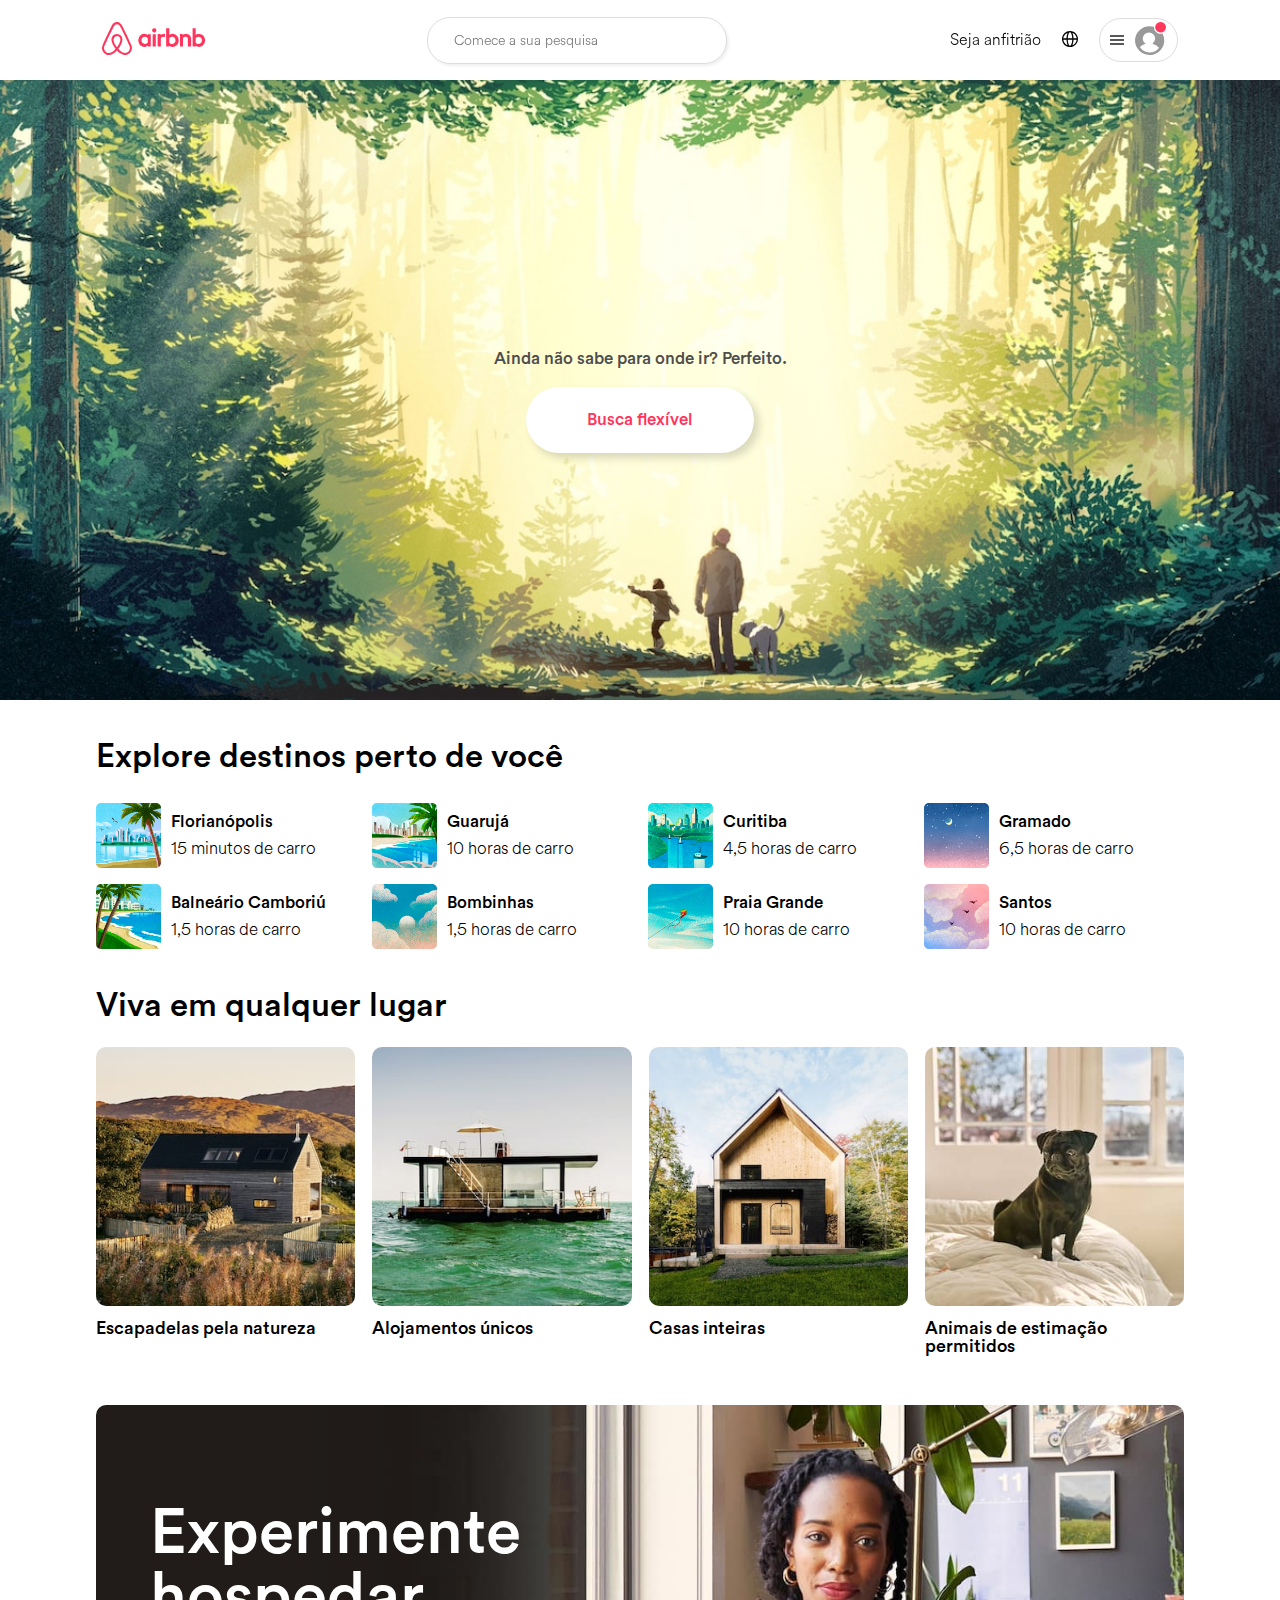
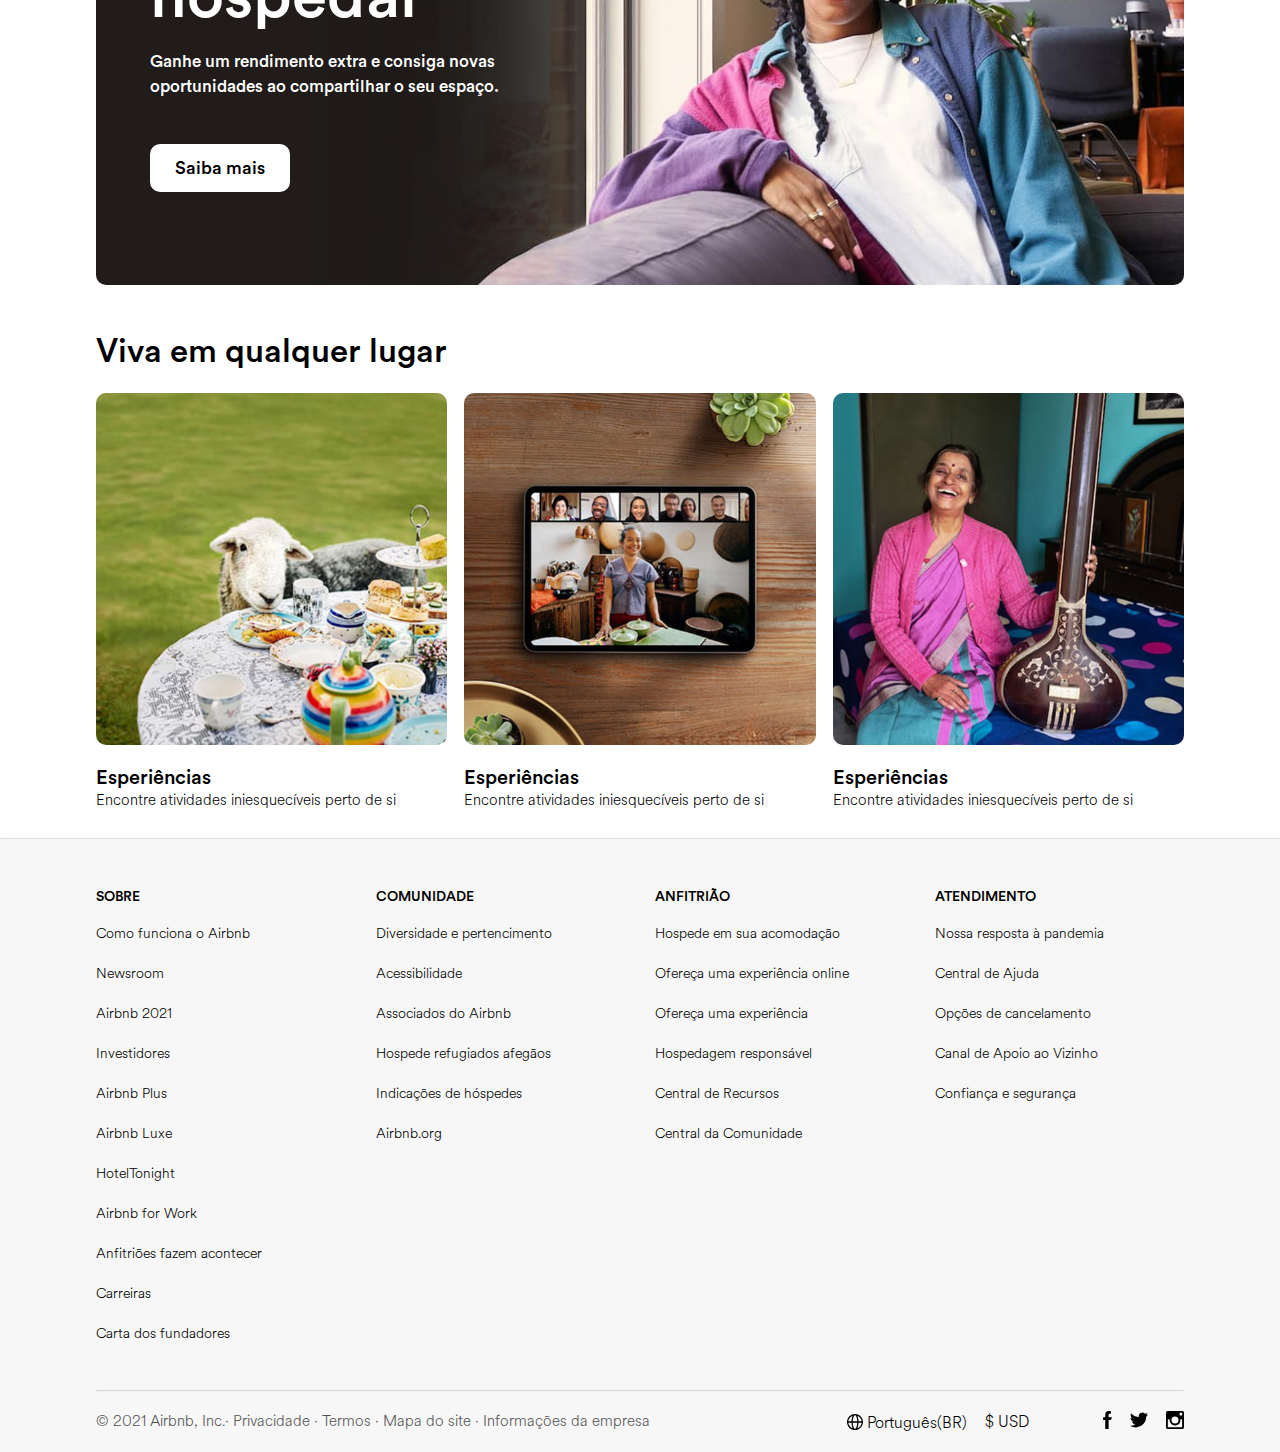
==== commit a2b309b1: "014-COMMIT" ====
--- a/index.html
+++ b/index.html
@@ -251,14 +251,37 @@
                 </div>
                 <div class="footer-box-area" id="footer-box-4">
                     <h3>ATENDIMENTO</h3>
-                    <p>Nossa resposta à pandemia de COVID-19</p>
+                    <p>Nossa resposta à pandemia</p>
                     <p>Central de Ajuda</p>
                     <p>Opções de cancelamento</p>
                     <p>Canal de Apoio ao Vizinho</p>
                     <p>Confiança e segurança</p>
                 </div>
             </div>
-            <hr>
+
+
+            <div id="footer-area">
+                <div id="footer-container-responsive">
+                    <div class="footer-box-area" id="footer-box-1">
+                        <h3>SOBRE</h3>
+                        <p> Newsroom | Como funciona o Airbnb | Newsroom | Airbnb 2021 | Investidores | Airbnb Plus | Airbnb Luxe | HotelTonight | Airbnb for Work | Anfitriões fazem acontecer | Carreiras | Carta dos fundadores</p>
+                    </div>
+                    <div class="footer-box-area" id="footer-box-2">
+                        <h3>COMUNIDADE</h3>
+                        <p>Diversidade e pertencimento | Acessibilidade | Associados do Airbnb | Hospede refugiados afegãos | Indicações de hóspedes | Airbnb.org</p>
+                    </div>
+                    <div class="footer-box-area" id="footer-box-3">
+                        <h3>ANFITRIÃO</h3>
+                        <p>Hospede em sua acomodação | Ofereça uma experiência online | Ofereça uma experiência | Hospedagem responsável | Central de Recursos | Central da Comunidade</p>
+                    </div>
+                    <div class="footer-box-area" id="footer-box-4">
+                        <h3>ATENDIMENTO</h3>
+                        <p>Nossa resposta à pandemia de COVID-19 | Central de Ajuda | Opções de cancelamento | Canal de Apoio ao Vizinho | Confiança e segurança </p>
+                    </div>
+                </div>
+        </div>
+
+        <hr>
             <div id="social-area">
                 <div id="info-footer">
                     <p>© 2021 Airbnb, Inc.· Privacidade · Termos · Mapa do site · Informações da empresa</p>
@@ -272,12 +295,7 @@
                     <a href="#"><div id="twiter"><img src="images/twiter-logo.svg"></div></a> 
                     <a href="#"><div id="instagram"><img src="images/instagram-logo.svg"></div></a>
                 </div>
-
-
-
-            </div>
-
-        </div>
+            </div>
 
     </footer>
 
--- a/css/section-1.css
+++ b/css/section-1.css
@@ -58,7 +58,7 @@
 
 }
 
-@media screen and (max-width:375px) {
+@media screen and (max-width:400px) {
 
     #background-vitrine{
         background-image: url(../images/vitrine-02.jpg);
@@ -69,7 +69,7 @@
     }
 
     #area-button{
-        top: 230px;
+        top: 400px;
         width: 300px;
         line-height: 23px;
     }
--- a/css/section-3.css
+++ b/css/section-3.css
@@ -13,8 +13,7 @@
 
 #container-section-2{
     display: flex;
-    gap: 17px;
-    
+    gap: 17px;    
 }
 
 .box-area-2{
--- a/css/footer.css
+++ b/css/footer.css
@@ -2,6 +2,7 @@
     margin: 0;
     border-color: rgba(243, 243, 243, 0.377);
 }
+
 footer{
     font-family: 'CircularStd-Light';
     width: 100%;
@@ -11,6 +12,7 @@
 footer h3{
    font-size: 14px;
    padding-bottom: 10px;
+   font-family: 'CircularStd-Medium';
 }
 
 footer p{
@@ -28,6 +30,10 @@
     display: flex;
     gap: 30px;
     justify-content: space-between;
+}
+
+#footer-container-responsive{
+    display: none;
 }
 
 .footer-box-area{
@@ -54,7 +60,6 @@
     justify-content: flex-end;
     align-items: center;
     gap: 18px;
-
 }
 
 #currency-area{
@@ -63,44 +68,100 @@
     align-items: center;
     gap: 18px;
     width: 20%;
-
 }
 
 #currency-area img{
     transform: translateY(2px);
 }
 
-
-
 #info-footer{
     width: 70%;
 }
 
 
+/* *********** Layout Responsivo *********** */
 
+@media screen and (max-width:1140px) {
+    #footer-container{
+        display: none;
+    }
 
-/* *********** Layout Responsivo *********** */
+    #footer-container-responsive{
+        display: flex;
+        flex-direction: column;
+    }
+
+    .footer-box-area{
+        margin-top: 50px;
+        width: 100%;
+        height: 90px;
+    }
+
+    footer p{
+        line-height: 25px;
+        text-align: center;
+     }
+
+    footer h3{
+        text-align: center;
+     }
+  
+    #social-area{
+        height: 200px;
+    }
+
+   
+
+    #social-area{
+        display: flex;
+        flex-direction: column;
+        align-items: center;
+        height: 150px;
+        padding-bottom: 90px;
+    }
+
+    #currency-area{
+        display: flex;
+        justify-content: center;
+        align-items: center;
+        gap: 60px;
+        width: 100%;
+    }
+
+    #social-midia{
+  
+        display: flex;
+        justify-content: flex-end;
+        align-items: center;
+        gap: 18px;
+    }
+}
 
 @media screen and (max-width:400px) {
 
+
     #footer-container{
-        display: grid;
-        grid-template-rows: auto auto;
-        grid-template-columns: auto auto;
+        display: none;
+    }
+
+    #footer-container-responsive{
+        display: flex;
+        flex-direction: column;
     }
 
     .footer-box-area{
         margin-top: 20px;
-        width: 120px;
-        height: 200px;
+        width: 100%;
+        height: 90px;
     }
 
     footer h3{
-        font-size: 10px;
+        font-size: 12px;
      }
      
      footer p{
-         font-size:8px;
+         width: 100%;
+         font-size:10px;
          line-height: 18px;
       }
 
@@ -109,23 +170,18 @@
         padding-bottom: 100px;
         display: grid;
         grid-template-rows: auto auto;
-        justify-content: center;  
+        justify-items: center;
     }
 
       #social-area p{
-        text-align: center;
-        font-size: 8px;
+        font-size: 12px;
         color: rgb(82, 82, 82);
     } 
     
     #social-midia{
+        justify-content: center;
         margin-top: 10px;
         width: 100%;
-        height: 30px;
-        
+        height: 30px;      
     }
-
-   
-
-
-}+}
